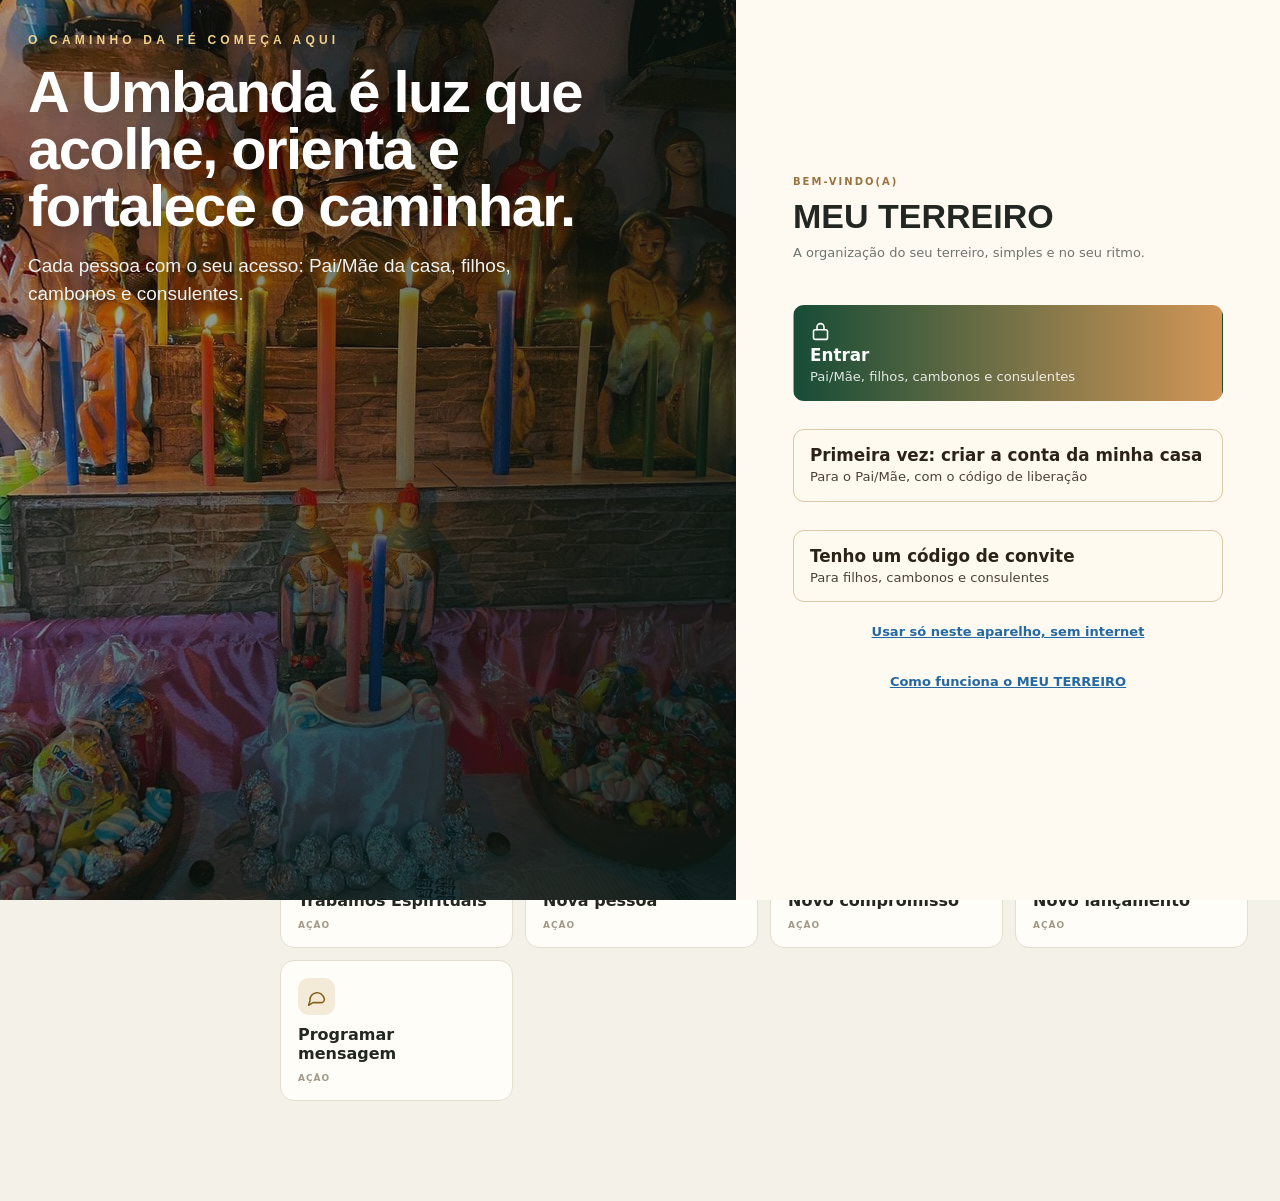
==== index.html @ 7a0c5f9e "Add files via upload" ====
<!doctype html>
<html lang="pt-BR">
<head>
<meta charset="utf-8">
<meta name="viewport" content="width=device-width, initial-scale=1, viewport-fit=cover">
<meta name="theme-color" content="#13261d">
<meta name="description" content="MEU TERREIRO · Administração integrada do terreiro">
<meta name="apple-mobile-web-app-capable" content="yes">
<meta name="apple-mobile-web-app-status-bar-style" content="black-translucent">
<link rel="manifest" href="manifest.json">
<link rel="icon" type="image/png" href="icons/favicon-64.png">
<link rel="apple-touch-icon" href="icons/icon-180.png">
<title>MEU TERREIRO · V0.19.1.0</title>
<style>
:root{--bg:#f4f1e9;--surface:#fffdf8;--surface2:#f8f4eb;--ink:#222721;--muted:#6f756d;--line:#e4decf;--dark:#13261d;--dark2:#203d2e;--gold:#c99a3b;--gold2:#9f7623;--terr:#a65f3d;--green:#3d7452;--red:#a84c47;--amber:#9a6b25;--blue:#536f8f;--shadow:0 10px 34px rgba(22,31,25,.075);--radius:16px;font-family:Inter,system-ui,-apple-system,"Segoe UI",Arial,sans-serif;color-scheme:light}
*{box-sizing:border-box}html{background:var(--bg)}body{margin:0;background:var(--bg);color:var(--ink);min-height:100vh}button,input,select,textarea{font:inherit}button{cursor:pointer}button:focus-visible,input:focus-visible,select:focus-visible,textarea:focus-visible,a:focus-visible{outline:3px solid #c99a3b66;outline-offset:2px}a{color:inherit}.hidden{display:none!important}.ico{width:21px;height:21px;stroke:currentColor;fill:none;stroke-width:1.8;stroke-linecap:round;stroke-linejoin:round;flex:0 0 auto}.ico.s18{width:18px;height:18px}.ico.s24{width:24px;height:24px}.ico.s28{width:28px;height:28px}.app-shell{display:grid;grid-template-columns:248px 1fr;min-height:100vh}.sidebar{position:sticky;top:0;height:100vh;padding:25px 17px 20px;background:linear-gradient(180deg,#102219,#193326 72%,#102219);color:#d7e0da;display:flex;flex-direction:column;z-index:40}.brand{display:flex;gap:12px;align-items:center;padding:4px 8px 22px}.brandmark{width:45px;height:45px;border:1px solid #ddbb68;border-radius:50%;display:grid;place-items:center;color:#f0cf7e;font-family:Georgia,serif;font-size:13px;font-weight:800}.brand b{display:block;letter-spacing:1.6px;font-size:14px}.brand small{display:block;color:#92a398;font-size:10px;margin-top:4px;letter-spacing:1px}.nav-title{font-size:9px;letter-spacing:2px;text-transform:uppercase;color:#82968a;margin:15px 11px 7px}.nav-btn{width:100%;border:0;background:transparent;color:#b8c3bc;border-radius:10px;min-height:45px;display:flex;gap:12px;align-items:center;padding:10px 12px;text-align:left;font-size:13px;margin:2px 0}.nav-btn:hover{background:#ffffff0c;color:white}.nav-btn.on{background:#ffffff10;color:#f1d48f;box-shadow:inset 3px 0 var(--gold)}.side-footer{margin-top:auto;border-top:1px solid #ffffff18;padding:15px 9px 0;font-size:10px;color:#83958a}.main{min-width:0}.topbar{height:72px;background:#fffaf1e6;border-bottom:1px solid var(--line);backdrop-filter:blur(10px);position:sticky;top:0;z-index:30;display:flex;justify-content:space-between;align-items:center;padding:0 32px}.house-name b{font-size:15px}.house-name small{display:block;color:var(--muted);font-size:11px;margin-top:2px}.top-actions{display:flex;align-items:center;gap:8px}.icon-btn{width:42px;height:42px;border:1px solid transparent;background:transparent;border-radius:50%;display:grid;place-items:center;color:var(--ink)}.icon-btn:hover{background:#eee8dc}.profile{display:flex;align-items:center;gap:10px}.avatar{width:38px;height:38px;border-radius:50%;background:#eadfc8;color:#725a2d;font-weight:800;display:grid;place-items:center}.page{padding:28px 32px 100px;max-width:1480px;margin:auto}.screen-head{display:flex;justify-content:space-between;align-items:flex-start;gap:18px;margin-bottom:18px}.screen-title h1{font:500 34px/1.1 Georgia,serif;margin:0}.screen-title p{margin:7px 0 0;color:var(--muted);font-size:14px;max-width:650px}.btn{min-height:44px;border:1px solid var(--line);background:#fff;padding:10px 14px;border-radius:11px;color:var(--ink);font-weight:750;font-size:13px;display:inline-flex;align-items:center;justify-content:center;gap:8px;text-decoration:none}.btn:hover{background:#f4efe5}.btn.primary{background:var(--dark);border-color:var(--dark);color:white}.btn.gold{background:var(--gold);border-color:var(--gold);color:#2b220f}.btn.danger{color:var(--red);border-color:#e5c9c6}.btn.ghost{background:transparent}.btn.sm{min-height:36px;padding:7px 10px;font-size:12px}.hero{height:192px;border-radius:18px;overflow:hidden;position:relative;margin-bottom:20px;background:#183026;color:white;box-shadow:var(--shadow)}.hero img{position:absolute;inset:0;width:100%;height:100%;object-fit:cover}.hero:after{content:"";position:absolute;inset:0;background:linear-gradient(90deg,rgba(10,24,17,.90) 0%,rgba(10,24,17,.58) 50%,rgba(10,24,17,.06) 100%)}.hero-copy{position:relative;z-index:1;padding:25px 27px;max-width:640px;height:100%;display:flex;flex-direction:column;justify-content:center}.eyebrow{font-size:10px;letter-spacing:2px;text-transform:uppercase;color:#efd184;font-weight:850}.hero h2{font:500 30px/1.1 Georgia,serif;margin:10px 0 7px}.hero p{margin:0;color:#dae2dc;font-size:13px;line-height:1.5;max-width:520px}.hero .hero-actions{display:flex;gap:9px;margin-top:15px;flex-wrap:wrap}.grid{display:grid;gap:16px}.g4{grid-template-columns:repeat(4,minmax(0,1fr))}.g3{grid-template-columns:repeat(3,minmax(0,1fr))}.g2{grid-template-columns:repeat(2,minmax(0,1fr))}.card{background:var(--surface);border:1px solid var(--line);border-radius:var(--radius);padding:19px;box-shadow:var(--shadow);min-width:0}.card h2,.card h3{margin:0}.card h2{font:500 21px Georgia,serif}.card h3{font-size:14px}.card p{margin:7px 0 0}.metric{min-height:118px}.metric-top{display:flex;justify-content:space-between;color:var(--muted);font-size:12px;gap:10px}.metric strong{display:block;font-size:28px;letter-spacing:-.6px;margin:12px 0 4px}.metric small{color:var(--muted)}.metric.positive{border-top:3px solid #7dad8d}.metric.negative{border-top:3px solid #ce8a82}.metric.pending{border-top:3px solid #d0aa5b}.metric.info{border-top:3px solid #8199b1}.section{margin-top:22px}.section-head{display:flex;justify-content:space-between;align-items:center;gap:14px;margin-bottom:11px}.section-head h2{font:500 22px Georgia,serif;margin:0}.muted{color:var(--muted)}.small{font-size:12px}.row{display:flex;align-items:center;gap:12px;padding:12px 0;border-bottom:1px solid var(--line)}.row:last-child{border:0}.grow{flex:1;min-width:0}.row b{font-size:13px}.row .sub{font-size:11px;color:var(--muted);margin-top:3px}.item-icon{width:38px;height:38px;border-radius:10px;background:#f3eadb;color:#7d5e23;display:grid;place-items:center;flex:0 0 auto}.badge{display:inline-flex;align-items:center;gap:5px;padding:4px 8px;border-radius:999px;font-size:10px;font-weight:800;background:#edf2eb;color:var(--green);white-space:nowrap}.badge.warn{background:#fff0dc;color:#8d5a22}.badge.red{background:#f9e6e3;color:#9f4540}.badge.blue{background:#e8eef5;color:#4f6e90}.badge.gray{background:#efeee9;color:#666b66}.quick-grid{display:grid;grid-template-columns:repeat(4,minmax(0,1fr));gap:12px}.quick-btn{min-width:0;overflow-wrap:anywhere;background:var(--surface);border:1px solid var(--line);border-radius:14px;padding:17px;text-align:left;min-height:96px;color:var(--ink);font-weight:800;display:flex;flex-direction:column;justify-content:space-between;gap:10px}.quick-btn:hover{border-color:#cfb67b;background:#fffaf1}.quick-btn .qi{width:37px;height:37px;border-radius:10px;background:#f4ead8;color:#85631e;display:grid;place-items:center}.tabs{display:flex;gap:7px;overflow:auto;padding:1px 0 4px;scrollbar-width:none}.tabs::-webkit-scrollbar{display:none}.tab{border:1px solid var(--line);background:#fff;border-radius:999px;min-height:38px;padding:8px 12px;font-size:12px;white-space:nowrap;color:var(--ink)}.tab.on{background:var(--dark2);color:white;border-color:var(--dark2)}.searchbar{display:flex;gap:10px;margin-bottom:14px}.input-wrap{position:relative;flex:1}.input-wrap .ico{position:absolute;left:12px;top:50%;transform:translateY(-50%);color:#858a83}.input-wrap input{padding-left:40px}.filters{display:flex;gap:8px;flex-wrap:wrap;margin-bottom:14px}input,select,textarea{width:100%;border:1px solid #dcd6c9;border-radius:10px;background:#fff;padding:11px 12px;color:var(--ink);font-size:14px;min-height:44px}textarea{min-height:92px;resize:vertical}label{display:block;font-size:11px;color:var(--muted);font-weight:800;text-transform:uppercase;letter-spacing:.55px}label>input,label>select,label>textarea{margin-top:6px;text-transform:none;letter-spacing:0;font-weight:400}.form-grid{display:grid;grid-template-columns:repeat(2,minmax(0,1fr));gap:13px}.full{grid-column:1/-1}.member-list,.mobile-money-list{display:none}.table-wrap{overflow:auto}.table{width:100%;border-collapse:collapse}.table th,.table td{text-align:left;padding:13px 11px;border-bottom:1px solid var(--line);font-size:12px}.table th{font-size:10px;color:var(--muted);letter-spacing:.6px;text-transform:uppercase;background:#faf7f0;position:sticky;top:0}.table tr:last-child td{border-bottom:0}.money.plus{color:var(--green);font-weight:800}.money.minus{color:var(--red);font-weight:800}.member-card,.money-card,.stock-card,.event-card,.hub-card,.doc-card,.supplier-card{background:var(--surface);border:1px solid var(--line);border-radius:14px;padding:15px;box-shadow:var(--shadow)}.member-top,.money-top,.stock-top,.event-top{display:flex;justify-content:space-between;gap:12px;align-items:flex-start}.member-card h3,.money-card h3,.stock-card h3,.event-card h3{font-size:14px;margin:0}.member-card p,.money-card p,.stock-card p,.event-card p{margin:4px 0 0;font-size:11px;color:var(--muted)}.member-actions,.card-actions{display:flex;gap:7px;flex-wrap:wrap;margin-top:12px}.calendar-shell{background:var(--surface);border:1px solid var(--line);border-radius:15px;padding:16px;box-shadow:var(--shadow)}.cal-head{display:flex;justify-content:space-between;align-items:center;margin-bottom:12px}.cal-head b{font-size:15px;text-transform:capitalize}.calendar{display:grid;grid-template-columns:repeat(7,minmax(0,1fr));gap:1px;background:var(--line);border:1px solid var(--line);border-radius:11px;overflow:hidden}.dow,.day{background:#fff}.dow{text-align:center;font-size:10px;color:var(--muted);font-weight:800;padding:9px 2px}.day{min-height:86px;padding:7px;cursor:pointer;position:relative}.day.off{background:#f8f6f0;color:#aaa}.day.today .dn{background:var(--dark);color:white}.day.selected{box-shadow:inset 0 0 0 2px var(--gold)}.dn{width:25px;height:25px;border-radius:50%;display:grid;place-items:center;font-size:11px}.event-dot{margin-top:6px;padding:4px 5px;border-radius:5px;font-size:9px;background:#f1e5d3;color:#745323;overflow:hidden;white-space:nowrap;text-overflow:ellipsis}.agenda-list{display:grid;gap:9px}.agenda-item{display:flex;gap:11px;align-items:center;border:1px solid var(--line);border-left:4px solid var(--gold);background:var(--surface);border-radius:12px;padding:12px}.agenda-time{width:47px;font-size:12px;font-weight:850}.agenda-item b{font-size:13px}.agenda-item small{display:block;color:var(--muted);margin-top:2px}.hub-grid{display:grid;grid-template-columns:repeat(3,minmax(0,1fr));gap:13px}.hub-card{display:flex;gap:13px;align-items:flex-start;text-align:left;cursor:pointer;min-height:100px}.hub-card:hover{border-color:#cdb779}.hub-icon{width:42px;height:42px;border-radius:12px;background:#f3eadb;color:#7d5e23;display:grid;place-items:center;flex:0 0 auto}.hub-card b{display:block;font-size:13px}.hub-card small{display:block;color:var(--muted);font-size:11px;line-height:1.45;margin-top:4px}.more-chevron{margin-left:auto;color:#999}.progress{height:7px;background:#ece7dc;border-radius:999px;overflow:hidden;margin-top:8px}.progress i{display:block;height:100%;background:var(--gold);border-radius:inherit}.stock-qty{font-size:22px;font-weight:800;margin-top:10px}.empty{text-align:center;padding:34px 18px;color:var(--muted)}.empty .empty-icon{width:50px;height:50px;background:#f2ecdf;border-radius:15px;display:grid;place-items:center;margin:0 auto 12px;color:#806328}.empty b{display:block;color:var(--ink);margin-bottom:5px}.detail-hero{display:flex;gap:15px;align-items:center}.person-avatar{width:62px;height:62px;border-radius:50%;background:#e9dfca;color:#755c2b;display:grid;place-items:center;font-weight:850;font-size:18px;flex:0 0 auto}.timeline{border-left:2px solid #e6dcc8;margin-left:9px;padding-left:20px}.timeline-item{position:relative;padding:0 0 18px}.timeline-item:before{content:"";width:9px;height:9px;background:var(--gold);border-radius:50%;position:absolute;left:-25px;top:4px}.timeline-item b{font-size:12px}.timeline-item small{display:block;color:var(--muted);margin-top:3px}.notice{padding:12px 14px;border:1px solid #e4c993;background:#fff6e4;color:#6f4d1f;border-radius:11px;font-size:12px;line-height:1.5}.successbox{padding:12px 14px;border:1px solid #bad6c4;background:#eef8f1;color:#2f6141;border-radius:11px;font-size:12px}.dangerbox{padding:12px 14px;border:1px solid #e7bfbb;background:#fff0ef;color:#8f3e3a;border-radius:11px;font-size:12px}.privacy-note{font-size:11px;color:var(--muted);line-height:1.5}.mobile-nav{display:none}.fab{display:none}.overlay{position:fixed;inset:0;background:rgba(10,18,13,.62);z-index:100;display:flex;align-items:center;justify-content:center;padding:18px;backdrop-filter:blur(3px)}.modal{width:min(650px,100%);max-height:88dvh;background:var(--surface);border-radius:18px;box-shadow:0 28px 90px rgba(0,0,0,.3);display:flex;flex-direction:column;overflow:hidden}.modal.wide{width:min(820px,100%)}.modal-head{padding:18px 20px;border-bottom:1px solid var(--line);display:flex;justify-content:space-between;align-items:center;gap:12px}.modal-head h2{font:500 22px Georgia,serif;margin:0}.modal-body{padding:18px 20px;overflow:auto}.modal-foot{padding:13px 20px calc(13px + env(safe-area-inset-bottom));border-top:1px solid var(--line);display:flex;justify-content:flex-end;gap:8px;background:#fffdf9}.close-btn{width:37px;height:37px;border:0;background:#f0ece3;border-radius:50%;display:grid;place-items:center}.toast{position:fixed;left:50%;bottom:26px;transform:translate(-50%,18px);background:#12231b;color:white;padding:12px 16px;border-radius:12px;z-index:200;opacity:0;pointer-events:none;transition:.18s;font-size:12px;max-width:90vw;box-shadow:0 10px 32px #0003}.toast.show{opacity:1;transform:translate(-50%,0)}.confirm-icon{width:52px;height:52px;border-radius:16px;background:#f2e9d8;color:#82611d;display:grid;place-items:center;margin-bottom:13px}.search-results{display:grid;gap:8px}.search-result{border:1px solid var(--line);border-radius:11px;padding:11px 12px;display:flex;justify-content:space-between;gap:12px;align-items:center;cursor:pointer}.search-result:hover{background:#faf6ed}.search-result small{display:block;color:var(--muted);margin-top:3px}.fab-menu{position:fixed;right:18px;bottom:150px;z-index:80;background:var(--surface);border:1px solid var(--line);box-shadow:0 18px 55px #0003;border-radius:15px;padding:8px;min-width:210px}.fab-menu button{width:100%;border:0;background:transparent;border-radius:9px;padding:10px 11px;text-align:left;display:flex;align-items:center;gap:10px;color:var(--ink)}.fab-menu button:hover{background:#f3eee4}.print-only{display:none}.switch{width:44px;height:24px;border-radius:999px;background:#d7d2c8;position:relative;display:inline-block}.switch i{width:18px;height:18px;border-radius:50%;background:white;position:absolute;left:3px;top:3px;transition:.18s;box-shadow:0 1px 4px #0002}.switch.on{background:var(--green)}.switch.on i{left:23px}.statline{display:flex;gap:8px;flex-wrap:wrap}.divider{height:1px;background:var(--line);margin:14px 0}.desktop-only{display:block}.mobile-only{display:none}.account-line{display:grid;grid-template-columns:1fr auto;gap:10px;align-items:center;padding:10px 0;border-bottom:1px solid var(--line)}.account-line:last-child{border-bottom:0}.account-line strong{font-size:15px}.report-box{background:#fbf8f1;border:1px solid var(--line);padding:14px;border-radius:12px}.photo-mini{width:70px;height:54px;border-radius:10px;object-fit:cover}.lock-screen{position:fixed;inset:0;background:linear-gradient(145deg,#102219,#1f3d2d);z-index:500;color:white;display:flex;align-items:center;justify-content:center;padding:24px}.lock-card{width:min(390px,100%);background:#fffdf8;color:var(--ink);border-radius:22px;padding:26px;box-shadow:0 28px 80px #0005}.lock-card h1{font:500 28px Georgia,serif;margin:0 0 7px}.lock-card p{color:var(--muted);font-size:13px}.lock-logo{width:58px;height:58px;border-radius:50%;background:var(--dark);color:#f1d58f;display:grid;place-items:center;margin-bottom:17px;font-family:Georgia,serif;font-weight:800}.pin-input{font-size:22px;letter-spacing:8px;text-align:center}.mask{filter:blur(5px);user-select:none}.money-visibility{margin-left:auto}
@media(max-width:1100px){.app-shell{grid-template-columns:205px 1fr}.page{padding:25px 24px 100px}.g4{grid-template-columns:repeat(2,1fr)}.hub-grid{grid-template-columns:repeat(2,1fr)}}
@media(max-width:760px){body{padding-bottom:74px}.app-shell{display:block}.sidebar{display:none}.topbar{height:64px;padding:0 15px;padding-top:env(safe-area-inset-top)}.house-name b{font-size:14px}.house-name small{font-size:10px}.top-actions .profile .muted{display:none}.page{padding:17px 14px 96px}.screen-head{align-items:center;margin-bottom:13px}.screen-title h1{font-size:28px}.screen-title p{font-size:12px;line-height:1.35;margin-top:5px;display:-webkit-box;-webkit-line-clamp:2;-webkit-box-orient:vertical;overflow:hidden}.screen-head>.btn{font-size:11px;padding:9px 10px;min-height:40px}.hero{height:136px;margin-bottom:15px;border-radius:15px}.hero:after{background:linear-gradient(90deg,rgba(10,24,17,.88) 0%,rgba(10,24,17,.50) 55%,rgba(10,24,17,.02) 100%)}.hero-copy{padding:17px 18px;max-width:77%}.hero h2{font-size:22px;margin:7px 0 5px}.hero p{font-size:11px;line-height:1.4;display:-webkit-box;-webkit-line-clamp:2;-webkit-box-orient:vertical;overflow:hidden}.hero .hero-actions{margin-top:9px}.hero .btn{min-height:34px;padding:6px 10px;font-size:10px}.g4,.g3,.g2{grid-template-columns:1fr 1fr;gap:11px}.metric{min-height:103px;padding:15px}.metric strong{font-size:23px;margin:10px 0 2px}.metric-top{font-size:10px}.card{padding:15px;border-radius:14px}.card h2{font-size:18px}.quick-grid{grid-template-columns:1fr 1fr;gap:10px}.quick-btn{min-height:88px;padding:14px;font-size:12px}.quick-btn .qi{width:34px;height:34px}.mobile-nav{display:flex;position:fixed;bottom:0;left:0;right:0;z-index:70;background:#fffdf9;border-top:1px solid var(--line);padding:6px 3px calc(6px + env(safe-area-inset-bottom));justify-content:space-around}.mobile-nav button{border:0;background:transparent;color:#747a73;min-width:58px;min-height:49px;display:flex;flex-direction:column;align-items:center;justify-content:center;gap:3px;font-size:9px;border-radius:11px}.mobile-nav button .ico{width:21px;height:21px}.mobile-nav button.on{color:#87651f;background:#f7f0df;font-weight:800}.fab{display:grid;place-items:center;position:fixed;right:16px;bottom:calc(78px + env(safe-area-inset-bottom));width:54px;height:54px;border-radius:50%;background:var(--dark);color:white;border:0;z-index:76;box-shadow:0 14px 34px #0003}.member-table,.finance-table{display:none}.member-list,.mobile-money-list{display:grid;gap:9px}.table-wrap .table{min-width:620px}.calendar-shell{padding:12px}.day{min-height:61px;padding:4px}.dow{padding:7px 1px;font-size:9px}.dn{width:23px;height:23px}.event-dot{font-size:0;width:6px;height:6px;border-radius:50%;padding:0;margin:5px auto 0}.hub-grid{grid-template-columns:1fr 1fr;gap:10px}.hub-card{min-height:116px;padding:14px;display:block}.hub-icon{width:38px;height:38px;margin-bottom:10px}.hub-card small{display:-webkit-box;-webkit-line-clamp:2;-webkit-box-orient:vertical;overflow:hidden}.more-chevron{display:none}.form-grid{grid-template-columns:1fr}.full{grid-column:auto}.overlay{align-items:flex-end;padding:0}.modal,.modal.wide{width:100%;max-height:90dvh;border-radius:22px 22px 0 0}.modal-head{padding:16px 17px}.modal-head h2{font-size:20px}.modal-body{padding:15px 17px}.modal-foot{padding:11px 17px calc(11px + env(safe-area-inset-bottom));}.modal-foot .btn{flex:1}.toast{bottom:calc(88px + env(safe-area-inset-bottom))}.fab-menu{bottom:calc(140px + env(safe-area-inset-bottom));right:14px}.desktop-only{display:none}.mobile-only{display:block}.section{margin-top:18px}.section-head h2{font-size:20px}.row{padding:10px 0}.searchbar{margin-bottom:10px}.tabs{margin:0 -2px}.tabs .tab{font-size:11px}.detail-hero{align-items:flex-start}.person-avatar{width:54px;height:54px}.mobile-span2{grid-column:1/-1}}
@media(max-width:380px){.screen-title h1{font-size:26px}.g4,.g3,.g2{grid-template-columns:1fr 1fr}.metric strong{font-size:20px}.hub-grid{grid-template-columns:1fr 1fr}.hero-copy{max-width:83%}.quick-btn{min-height:82px}.mobile-nav button{min-width:50px}}

/* V0.2.2 · atenção visual + acesso inicial */
.attention-grid{display:grid;grid-template-columns:repeat(4,minmax(0,1fr));gap:12px}
.attention-card{position:relative;min-width:0;border:1px solid #e5c69b;border-left:5px solid var(--terr);border-radius:15px;padding:16px 15px 15px;background:linear-gradient(145deg,#fff8ed,#fffdf8);text-align:left;color:var(--ink);min-height:112px;box-shadow:0 10px 26px rgba(166,95,61,.10);display:flex;flex-direction:column;gap:11px}
.attention-card:hover{transform:translateY(-1px);border-color:#d49b72}
.attention-card .attention-top{display:flex;align-items:center;justify-content:space-between;gap:10px}
.attention-card .attention-icon{width:42px;height:42px;border-radius:50%;background:#a65f3d;color:white;display:grid;place-items:center;box-shadow:0 6px 16px rgba(166,95,61,.22)}
.attention-card.warn{border-left-color:#c8872d;background:linear-gradient(145deg,#fff7e5,#fffdf8)}
.attention-card.warn .attention-icon{background:#c8872d}
.attention-card.critical{border-left-color:#a84c47;background:linear-gradient(145deg,#fff0ed,#fffdf8)}
.attention-card.critical .attention-icon{background:#a84c47}
.attention-card.info{border-left-color:#536f8f;background:linear-gradient(145deg,#eef4fa,#fffdf8)}
.attention-card.info .attention-icon{background:#536f8f}
.attention-card strong{font-size:13px;line-height:1.35}
.attention-label{font-size:9px;letter-spacing:1.2px;text-transform:uppercase;font-weight:900;color:#8b4d35}
.attention-card.warn .attention-label{color:#8b5d1f}.attention-card.info .attention-label{color:#48637f}
.attention-dot{width:9px;height:9px;border-radius:50%;background:currentColor;box-shadow:0 0 0 5px currentColor;opacity:.13}
.quick-grid .quick-btn{border-style:solid;background:#fffdf8;box-shadow:none}
.quick-grid .quick-btn .qi{border-radius:11px;background:#f4ead8;color:#85631e}
.quick-grid .quick-btn:after{content:"Ação";font-size:9px;letter-spacing:1px;text-transform:uppercase;color:#a19889;font-weight:850}

.auth-screen{position:fixed;inset:0;z-index:600;background:#0d1e16;display:grid;grid-template-columns:minmax(0,1.15fr) minmax(390px,.85fr);min-height:100dvh}
.auth-visual{position:relative;overflow:hidden;min-height:100dvh;background:#183026}
.auth-visual img{width:100%;height:100%;object-fit:cover;position:absolute;inset:0}
.auth-visual:after{content:"";position:absolute;inset:0;background:linear-gradient(90deg,rgba(8,20,14,.30),rgba(8,20,14,.78)),linear-gradient(0deg,rgba(8,20,14,.55),transparent 60%)}
.auth-brand{position:absolute;z-index:2;left:42px;bottom:42px;color:white;max-width:520px}
.auth-brand .seal{width:66px;height:66px;border:1px solid #e2bd68;border-radius:50%;display:grid;place-items:center;color:#f1d58f;font:800 16px Georgia,serif;margin-bottom:18px;background:#102219b8;backdrop-filter:blur(8px)}
.auth-brand h1{font:500 42px/1.05 Georgia,serif;margin:0 0 10px}.auth-brand p{margin:0;color:#e3e8e4;line-height:1.55}
.auth-panel{background:#fffaf1;display:flex;align-items:center;justify-content:center;padding:38px}
.auth-card{width:min(430px,100%)}
.auth-card .eyebrow{color:var(--gold2)}.auth-card h2{font:500 34px/1.1 Georgia,serif;margin:9px 0 8px}.auth-card>p{color:var(--muted);font-size:13px;line-height:1.55;margin:0 0 24px}
.auth-card label{margin-top:13px}.auth-card .btn{width:100%;margin-top:18px;min-height:49px}
.auth-foot{font-size:10px;color:#8a8d86;margin-top:18px;line-height:1.5}
.password-wrap{position:relative}.password-wrap input{padding-right:48px}.password-eye{position:absolute;right:6px;bottom:5px;width:38px;height:38px;border:0;background:transparent;border-radius:9px;display:grid;place-items:center;color:#777}
.auth-error{display:none;margin-top:12px;padding:10px 12px;border-radius:10px;background:#fff0ef;color:#8f3e3a;font-size:12px;border:1px solid #e7bfbb}
.auth-error.show{display:block}
@media(max-width:760px){
 .attention-grid{grid-template-columns:repeat(2,minmax(0,1fr))}
 .attention-card{min-height:118px;padding:14px 13px}
 .auth-screen{display:block;background:#fffaf1;overflow:auto}
 .auth-visual{min-height:34dvh;height:34dvh}
 .auth-brand{left:24px;bottom:24px;right:24px}.auth-brand .seal{width:52px;height:52px;margin-bottom:11px}
 .auth-brand h1{font-size:29px}.auth-brand p{font-size:12px;max-width:330px}
 .auth-panel{padding:26px 24px calc(30px + env(safe-area-inset-bottom));align-items:flex-start}
 .auth-card h2{font-size:29px}
}


/* ===== CASA DE AXÉ V0.3.0 ===== */
.hero-copy p{white-space:pre-line;line-height:1.48;max-width:46ch}.hero-copy h2{max-width:18ch}
.icon-btn{position:relative}.icon-btn .count{position:absolute;top:-5px;right:-5px;min-width:19px;height:19px;padding:0 5px;border-radius:999px;background:#a84c47;color:#fff;font-size:10px;font-weight:900;display:flex;align-items:center;justify-content:center;border:2px solid #fffaf1;box-shadow:0 2px 8px rgba(0,0,0,.18)}
.toolbar{display:flex;align-items:center;justify-content:space-between;gap:10px;flex-wrap:wrap;margin:12px 0 14px}.toolbar-group{display:flex;align-items:center;gap:8px;flex-wrap:wrap}.toolbar-title{font-size:12px;color:var(--muted);font-weight:800}
.metric.result{border-top:4px solid var(--blue);background:linear-gradient(180deg,#f6f9fc,#fffdf8)}.metric.result strong{color:#45698e}.metric.negative{border-top:4px solid #b74a43;background:linear-gradient(180deg,#fff4f2,#fffdf8)}.metric.negative strong{color:#9d3b36}.metric.pending{border-top:4px solid #c99a3b;background:linear-gradient(180deg,#fff9ec,#fffdf8)}
.pending-list,.list-stack,.search-results-v3{display:flex;flex-direction:column;gap:10px}.pending-row,.list-row-v3,.search-row-v3{display:flex;align-items:flex-start;gap:12px;padding:14px 15px;border:1px solid var(--line);border-radius:14px;background:var(--surface);text-align:left;color:var(--ink);width:100%}.pending-row:hover,.search-row-v3:hover{border-color:#cdbb95;background:#fffaf1}.pending-row .item-icon,.search-row-v3 .item-icon{width:42px;height:42px;flex:0 0 auto}.pending-copy,.list-copy{flex:1;min-width:0}.pending-copy b,.list-copy b{display:block;font-size:14px}.pending-copy small,.list-copy small{display:block;color:var(--muted);margin-top:3px;line-height:1.4}.pending-count{font-size:18px;font-weight:900;color:#8e423d}
.list-row-v3{align-items:center;box-shadow:var(--shadow)}.list-main{display:flex;align-items:flex-start;gap:12px;flex:1;min-width:0}.list-actions{display:flex;align-items:center;gap:8px;justify-content:flex-end;flex-wrap:wrap}.list-meta{font-size:11px;color:var(--muted);line-height:1.5;margin-top:4px}.list-value{font-size:16px;font-weight:900}.list-value.red{color:#9d3b36}.list-value.green{color:#3f7958}.list-value.blue{color:#45698e}.list-value.amber{color:#94631d}
.summary-pills{display:flex;gap:8px;flex-wrap:wrap;margin:11px 0 14px}.summary-pill{display:inline-flex;align-items:center;gap:6px;border:1px solid var(--line);background:#fff;border-radius:999px;padding:7px 10px;font-size:11px;font-weight:800}.summary-pill.warn{background:#fff4df;color:#8b591f;border-color:#ebcf9d}.summary-pill.ok{background:#edf7f0;color:#3d7251;border-color:#cadecf}.summary-pill.blue{background:#edf3f9;color:#48698a;border-color:#ccdae8}.summary-pill.red{background:#fbefed;color:#9b4540;border-color:#edc7c3}
.report-doc{background:#fff;border:1px solid #dad6cc;border-radius:16px;padding:24px;color:#20231f;box-shadow:0 12px 30px rgba(20,28,23,.06)}.report-doc h2{font:500 28px Georgia,serif;margin:0 0 5px}.report-doc h3{font-size:15px;margin:0 0 10px}.report-head-v3{display:flex;justify-content:space-between;align-items:flex-start;gap:14px;flex-wrap:wrap;padding-bottom:14px;border-bottom:2px solid #2e4638}.report-meta-v3{font-size:11px;line-height:1.55;color:#6c716b}.report-kpis-v3{display:grid;grid-template-columns:repeat(4,minmax(0,1fr));gap:10px;margin:15px 0}.report-kpi-v3{border:1px solid #dfdbd0;border-radius:11px;padding:12px;background:#fff}.report-kpi-v3 small{display:block;color:#72766f;margin-bottom:7px}.report-kpi-v3 b{font-size:21px}.report-kpi-v3.green b{color:#386d4e}.report-kpi-v3.red b{color:#973d38}.report-kpi-v3.blue b{color:#48698a}.report-kpi-v3.amber b{color:#8b5d20}.report-section-v3{border:1px solid #e1ddd3;border-radius:12px;padding:13px;margin-top:13px}.report-table-v3{width:100%;border-collapse:collapse;font-size:11px}.report-table-v3 th,.report-table-v3 td{padding:8px 7px;border-bottom:1px solid #e7e3da;text-align:left;vertical-align:top}.report-table-v3 th{text-transform:uppercase;font-size:10px;letter-spacing:.05em;color:#5f655f;background:#f8f7f3}.report-table-v3 tr:last-child td{border-bottom:0}.report-split-v3{display:grid;grid-template-columns:1.25fr .9fr;gap:12px}.report-note-v3{font-size:10px;color:#747870;line-height:1.5;margin-top:12px}
.quick-inline{margin-top:8px;border:1px dashed #cfbea0;border-radius:11px;padding:10px;background:#fffaf2}.quick-inline summary{cursor:pointer;font-size:11px;font-weight:900;color:#75571f}.quick-inline-grid{display:grid;grid-template-columns:1fr auto;gap:8px;margin-top:9px}.quick-inline-grid input{min-width:0}.quick-inline-grid .btn{min-height:42px}
.tutorial-progress{height:6px;background:#e8e2d4;border-radius:999px;overflow:hidden;margin:0 0 18px}.tutorial-progress i{display:block;height:100%;background:linear-gradient(90deg,var(--gold),var(--dark2));border-radius:inherit}.tutorial-step{display:flex;gap:14px;align-items:flex-start}.tutorial-num{width:42px;height:42px;border-radius:50%;background:var(--dark);color:#fff;display:grid;place-items:center;font-weight:900;flex:0 0 auto}.tutorial-step h3{margin:1px 0 6px;font-size:18px}.tutorial-step p{margin:0;color:var(--muted);font-size:12px;line-height:1.6}.tutorial-tip{margin-top:14px;padding:11px 12px;border-radius:11px;background:#fff6df;border:1px solid #ead098;color:#6e501e;font-size:11px;line-height:1.5}
.catalog-list{display:flex;flex-direction:column;gap:8px;margin-top:10px}.catalog-chip{display:flex;align-items:center;justify-content:space-between;gap:8px;border:1px solid var(--line);border-radius:10px;padding:8px 10px;background:#fff}.catalog-chip span{font-size:12px}.catalog-chip button{border:0;background:transparent;color:var(--red);font-weight:900}
.empty-state-v3{border:1px dashed #d9cfbd;border-radius:15px;padding:22px;text-align:center;background:#fffaf3}.empty-state-v3 b{display:block;margin:8px 0 5px}.empty-state-v3 p{margin:0;color:var(--muted);font-size:11px;line-height:1.5}.empty-state-v3 .btn{margin-top:12px}
.module-toolbar{display:flex;gap:8px;align-items:center;flex-wrap:wrap;margin:12px 0}.module-toolbar .input-wrap{flex:1;min-width:210px}
.home-day-list{display:flex;gap:8px;flex-wrap:wrap;margin-top:9px}.home-day-list span{display:inline-flex;gap:5px;align-items:center;padding:5px 8px;border-radius:999px;background:rgba(255,255,255,.16);font-size:10px;color:#fff}
@media(max-width:900px){.report-kpis-v3{grid-template-columns:1fr 1fr}.report-split-v3{grid-template-columns:1fr}.list-row-v3{align-items:flex-start;flex-direction:column}.list-actions{justify-content:flex-start}.toolbar{align-items:stretch}.toolbar-group{width:100%}}
@media(max-width:760px){.report-doc{padding:15px}.report-kpi-v3 b{font-size:18px}.hero-copy p{max-width:33ch}.home-day-list{max-width:100%}}

@media print{.sidebar,.topbar,.mobile-nav,.fab,.no-print,.overlay,.toast{display:none!important}.app-shell{display:block}.page{padding:0}.card,.calendar-shell{box-shadow:none}.print-only{display:block}.hero{height:120px}}

/* ===== V0.3.2 REORGANIZAÇÃO ===== */
.home-notices{display:flex;flex-direction:column;gap:10px;margin:6px 0 20px}.home-notice{width:100%;display:flex;align-items:center;gap:13px;text-align:left;border:1px solid var(--line);background:var(--surface);border-radius:15px;padding:14px 15px;box-shadow:var(--shadow);color:var(--ink)}.home-notice:hover{border-color:#ccb475}.home-notice .notice-icon{width:42px;height:42px;border-radius:12px;display:grid;place-items:center;background:#f4ead8;color:#83621f;flex:0 0 auto}.home-notice.warn .notice-icon{background:#fff0db;color:#9a671e}.home-notice.info .notice-icon{background:#e9f0f7;color:#4d6c8d}.home-notice.blue .notice-icon{background:#e7eef6;color:#426584}.home-notice b{display:block;font-size:14px}.home-notice small{display:block;color:var(--muted);margin-top:3px;line-height:1.35}.home-notice .go{margin-left:auto;color:#999}
.list-stack-v31{display:flex;flex-direction:column;gap:10px}.list-row-v31{display:flex;align-items:center;gap:12px;border:1px solid var(--line);background:var(--surface);border-radius:15px;padding:13px 14px;box-shadow:var(--shadow)}.list-row-v31 .grow b{font-size:14px}.list-row-v31 .meta{font-size:11px;color:var(--muted);margin-top:4px;line-height:1.45}.list-row-v31 .actions{display:flex;gap:7px;flex-wrap:wrap;margin-left:auto}.list-row-v31.event{border-left:4px solid var(--gold)}.list-row-v31.message{border-left:4px solid #7893aa}
.segment-pills{display:flex;gap:7px;flex-wrap:wrap;margin:10px 0 14px}.segment-pill{border:1px solid #d8d2c5;background:#fff;border-radius:999px;padding:8px 12px;font-size:11px;font-weight:800;color:#5d625c;min-height:36px}.segment-pill:hover{border-color:#bfa66f;background:#fffaf0}.segment-pill.on{background:var(--dark2);border-color:var(--dark2);color:#fff;box-shadow:0 5px 14px rgba(27,62,45,.16)}.segment-pill .n{display:inline-grid;place-items:center;min-width:19px;height:19px;padding:0 5px;border-radius:999px;background:#f1ece1;margin-left:6px;color:#665f50;font-size:9px}.segment-pill.on .n{background:#ffffff24;color:#fff}
.aux-intro{padding:13px 14px;border-radius:12px;background:#f6f1e6;border:1px solid #e4dac5;color:#63583f;font-size:12px;line-height:1.5;margin-bottom:14px}.aux-section{border:1px solid var(--line);border-radius:14px;background:#fffdf9;padding:14px;margin-bottom:12px}.aux-section h3{font-size:14px;margin:0}.aux-section p{font-size:11px;color:var(--muted);margin:5px 0 10px;line-height:1.45}.aux-section textarea{min-height:108px}.aux-section .example{font-size:10px;color:#8b8170;margin-top:7px}.aux-title{display:flex;align-items:center;gap:9px}.aux-title .item-icon{width:34px;height:34px}
.danger-hub{border-color:#e8c3bf!important;background:#fff8f7!important}.danger-hub .hub-icon{background:#fbe9e7;color:#9e4b45}.danger-hub b{color:#8e403b}.danger-actions{display:grid;grid-template-columns:1fr 1fr;gap:10px;margin-top:10px}
.tutorial-action{margin-top:13px;border:1px solid #d9c287;background:#fff8e3;border-radius:12px;padding:12px}.tutorial-action b{display:block;font-size:12px;margin-bottom:5px}.tutorial-action p{font-size:11px;margin:0 0 10px;color:#786741}.tutorial-action .btn{width:100%}
.house-logo-preview{width:72px;height:72px;border-radius:14px;object-fit:contain;background:#f5f0e6;border:1px dashed #cfc4af;padding:6px}.house-logo-line{display:flex;gap:13px;align-items:center;margin-top:7px}.pdf-brand{display:flex;align-items:center;gap:12px}.pdf-brand img{width:58px;height:58px;object-fit:contain}.pdf-brand .name{font-size:20px;font-weight:800}.pdf-footer-preview{white-space:pre-line;font-size:11px;color:var(--muted)}
.finance-list-row{display:flex;gap:12px;align-items:center;border:1px solid var(--line);background:#fff;border-radius:13px;padding:13px;margin-bottom:9px}.finance-list-row .value{margin-left:auto;font-weight:800}.finance-list-row .bar{width:5px;align-self:stretch;border-radius:999px;background:#d4b26b}.finance-list-row.red .bar{background:#c56c64}.finance-list-row.blue .bar{background:#6687a8}.finance-list-row.green .bar{background:#72a185}
.agenda-calendar-toggle{margin:10px 0 0}.agenda-calendar-toggle .btn{min-height:34px}.agenda-period-card{background:#fff;border:1px solid var(--line);border-radius:15px;padding:15px;box-shadow:var(--shadow)}
@media(max-width:760px){.mobile-nav{justify-content:space-between;padding-left:2px;padding-right:2px}.mobile-nav button{min-width:0;flex:1;font-size:8px;padding:3px 1px}.mobile-nav button .ico{width:19px;height:19px}.list-row-v31{align-items:flex-start}.list-row-v31 .actions{margin-left:0;width:100%}.list-row-v31{flex-wrap:wrap}.danger-actions{grid-template-columns:1fr 1fr}.house-logo-line{align-items:flex-start}}


/* V0.3.3 — instalação PWA padrão VetFlowCare + boot resiliente */
.install-banner{position:fixed;left:50%;transform:translateX(-50%);bottom:calc(82px + env(safe-area-inset-bottom));z-index:260;width:min(620px,calc(100% - 28px));background:#10271e;color:#fff;border:1px solid rgba(212,164,66,.45);border-radius:18px;padding:13px 14px;box-shadow:0 18px 50px rgba(0,0,0,.24);display:flex;align-items:center;gap:12px}
.install-banner.hidden{display:none}.install-banner .install-icon{width:44px;height:44px;border-radius:13px;display:grid;place-items:center;background:#d4a442;color:#13261d;flex:0 0 auto}.install-banner .install-copy{flex:1;min-width:0}.install-banner b{display:block;font-size:13px}.install-banner small{display:block;color:#dfe8e2;font-size:10.5px;line-height:1.4;margin-top:2px}.install-banner .btn{min-height:38px;padding:8px 12px}.install-banner .x-mini{border:0;background:transparent;color:#fff;font-size:22px;line-height:1;padding:6px}
.install-guide{display:grid;gap:12px}.install-guide .step{display:flex;gap:11px;align-items:flex-start;padding:12px;border:1px solid var(--line);border-radius:13px;background:#fff}.install-guide .n{width:28px;height:28px;border-radius:50%;background:var(--dark2);color:#fff;display:grid;place-items:center;font-weight:800;flex:0 0 auto}.install-status{display:flex;align-items:center;gap:9px;padding:11px 13px;border-radius:13px;background:#edf5ef;color:#315c42;border:1px solid #cddfd2;margin-bottom:13px}
@media(max-width:760px){.install-banner{bottom:calc(78px + env(safe-area-inset-bottom));padding:11px}.install-banner small{display:none}}


/* V0.3.4 · MEU TERREIRO */
.mt-brand-panel{display:flex;align-items:center;gap:14px;background:linear-gradient(135deg,#08120d,#16291e);border:1px solid #2d4638;border-radius:18px;padding:13px 16px;margin-bottom:18px;color:#fff;box-shadow:var(--shadow);overflow:hidden}
.mt-brand-panel img{width:82px;height:82px;border-radius:17px;object-fit:cover;background:#000;flex:0 0 auto;border:1px solid #c99a3b66}
.mt-brand-panel .copy{min-width:0}.mt-brand-panel .copy b{display:block;font:600 24px/1.05 Georgia,serif;letter-spacing:.5px}.mt-brand-panel .copy small{display:block;color:#c8d2cb;font-size:11px;line-height:1.45;margin-top:5px}
.mt-brand-panel.compact{padding:10px 12px;margin-bottom:14px}.mt-brand-panel.compact img{width:64px;height:64px}.mt-brand-panel.compact .copy b{font-size:20px}
.auth-brand-logo{width:155px;max-width:48vw;height:auto;border-radius:20px;display:block;margin-bottom:16px;background:#000;box-shadow:0 16px 45px rgba(0,0,0,.28);border:1px solid #c99a3b66}
.brand-logo-mini{width:44px;height:44px;object-fit:cover;border-radius:12px;background:#000;border:1px solid #ddbb68}
.attention-grid.dynamic{grid-template-columns:repeat(3,minmax(0,1fr))}
.attention-grid.dynamic.one{grid-template-columns:minmax(0,420px)}
.attention-grid.dynamic.two{grid-template-columns:repeat(2,minmax(0,1fr))}
@media(max-width:760px){
  .mt-brand-panel{padding:10px 12px;margin-bottom:13px}.mt-brand-panel img{width:68px;height:68px;border-radius:14px}.mt-brand-panel .copy b{font-size:20px}.mt-brand-panel .copy small{font-size:10px}
  .attention-grid.dynamic,.attention-grid.dynamic.two{grid-template-columns:1fr 1fr}.attention-grid.dynamic.one{grid-template-columns:1fr}
  .auth-brand-logo{width:118px;margin-bottom:10px}
}


/* V0.3.5 · topbar + login refinement */
.topbar-brand{display:flex;align-items:center;gap:10px;min-width:0}
.topbar-logo{width:38px;height:38px;border-radius:11px;object-fit:cover;background:#07100d;border:1px solid #d6bc7a;box-shadow:0 4px 12px rgba(0,0,0,.12);flex:0 0 auto}
.auth-brand{left:42px;top:34px;bottom:auto;max-width:560px}
.auth-mark{display:flex;align-items:center;gap:12px;margin-bottom:24px}
.auth-mark-logo{width:68px;height:68px;border-radius:18px;object-fit:cover;background:#08110e;box-shadow:0 16px 36px rgba(0,0,0,.22);border:1px solid #d0b16a;flex:0 0 auto}
.auth-mark-copy b{display:block;font-size:22px;letter-spacing:4px;font-weight:800}
.auth-mark-copy small{display:block;color:#f0d18c;font-size:12px;letter-spacing:4px;margin-top:4px}
.auth-kicker{display:block;color:#e8cb86;font-size:12px;letter-spacing:4px;font-weight:800;text-transform:uppercase;margin-bottom:14px}
.auth-brand h1{font:700 58px/1.02 Inter,Arial,sans-serif;margin:0 0 14px;max-width:580px;letter-spacing:-1.2px}
.auth-brand .accent{color:#e9c37a}
.auth-brand p{max-width:520px;font-size:18px;line-height:1.5;color:#eef2ef}
.auth-card .eyebrow{color:#9a7440}
.auth-card h2{font:700 34px/1.08 Inter,Arial,sans-serif}
.auth-card .btn.primary{background:linear-gradient(90deg,#174c36,#d19657);border-color:transparent}
.auth-card .btn.primary:hover{filter:brightness(.98)}
.auth-top-note{font-size:11px;color:#6c736d;line-height:1.55;margin-top:16px}
@media (max-width:760px){
  .topbar-brand{gap:8px}
  .topbar-logo{width:32px;height:32px;border-radius:9px}
  .auth-brand{left:24px;top:20px;right:24px}
  .auth-mark{gap:10px;margin-bottom:18px}
  .auth-mark-logo{width:52px;height:52px;border-radius:14px}
  .auth-mark-copy b{font-size:15px;letter-spacing:3px}
  .auth-mark-copy small{font-size:9px;letter-spacing:2.8px}
  .auth-kicker{font-size:10px;letter-spacing:3px;margin-bottom:10px}
  .auth-brand h1{font-size:26px;max-width:320px;margin-bottom:8px}
  .auth-brand p{font-size:12px;max-width:320px}
  .auth-panel{margin-top:-2px}
  .auth-card h2{font-size:30px}
}


/* V0.4.8.4 · auth refinement + PDF footer */
.auth-brand{left:24px!important;top:22px!important;bottom:auto!important;right:24px!important;max-width:420px!important}
.auth-mark{display:none!important}
.auth-brand h1{display:none!important}
.auth-brand p{margin:8px 0 0 0!important;max-width:360px!important;font-size:13px!important;line-height:1.5!important;color:#eef1ef!important}
.auth-wordmark{display:block;height:54px;width:auto;max-width:min(72vw,300px);object-fit:contain;filter:drop-shadow(0 8px 18px rgba(0,0,0,.28))}
.auth-kicker{display:block!important;color:#efcf8a!important;font-size:11px!important;letter-spacing:3.2px!important;font-weight:800!important;text-transform:uppercase!important;margin:14px 0 10px!important}
.auth-quote{max-width:340px;color:#fff;font:500 21px/1.18 Georgia,serif;text-shadow:0 4px 18px rgba(0,0,0,.35)}
.auth-quote small{display:block;margin-top:8px;font:400 12px/1.45 Inter,Arial,sans-serif;color:#ecf0ed;opacity:.95}
@media (max-width:760px){
  .auth-brand{left:18px!important;top:18px!important;right:18px!important;max-width:320px!important}
  .auth-wordmark{height:42px;max-width:76vw}
  .auth-kicker{font-size:9px!important;letter-spacing:2.6px!important;margin:10px 0 8px!important}
  .auth-quote{font-size:16px;max-width:260px}
  .auth-quote small{font-size:11px}
}


/* V0.4.8.4 · auth hero follows Trail Life pattern */
.auth-brand{left:28px!important;top:26px!important;right:28px!important;bottom:auto!important;max-width:600px!important;color:#fff!important}
.auth-topline{display:flex;align-items:center;gap:14px;margin-bottom:26px}
.auth-icon-mark{width:58px;height:58px;object-fit:contain;filter:drop-shadow(0 8px 20px rgba(0,0,0,.28))}
.auth-titleblock{display:flex;flex-direction:column;gap:4px}
.auth-appname{font:800 18px/1.05 Inter,Arial,sans-serif;letter-spacing:4px;text-transform:uppercase;color:#fff}
.auth-appsub{font:700 12px/1.05 Inter,Arial,sans-serif;letter-spacing:3px;text-transform:uppercase;color:#e7ca87}
.auth-kicker{display:block!important;margin:0 0 14px!important;color:#efcf8a!important;font:800 12px/1 Inter,Arial,sans-serif!important;letter-spacing:4.2px!important;text-transform:uppercase!important}
.auth-quote{max-width:610px!important;color:#fff!important;font:800 58px/.98 Inter,Arial,sans-serif!important;letter-spacing:-1.6px!important;text-shadow:0 5px 22px rgba(0,0,0,.34)!important}
.auth-lead{max-width:530px!important;margin:18px 0 0!important;color:#eef2ef!important;font:500 19px/1.45 Inter,Arial,sans-serif!important;text-shadow:0 4px 16px rgba(0,0,0,.28)!important}
@media (max-width:760px){
  .auth-brand{left:18px!important;top:18px!important;right:18px!important;max-width:320px!important}
  .auth-topline{gap:10px;margin-bottom:18px}
  .auth-icon-mark{width:44px;height:44px}
  .auth-appname{font-size:15px;letter-spacing:3.2px}
  .auth-appsub{font-size:10px;letter-spacing:2.3px}
  .auth-kicker{font-size:9px!important;letter-spacing:3px!important;margin-bottom:10px!important}
  .auth-quote{max-width:300px!important;font-size:27px!important;letter-spacing:-.8px!important;line-height:1.03!important}
  .auth-lead{max-width:290px!important;margin-top:10px!important;font-size:12px!important;line-height:1.42!important}
}


/* V0.4.8.4 · acesso sem logo */
.auth-brand{top:34px!important}
.auth-kicker{margin-top:0!important;margin-bottom:18px!important}
.auth-quote{max-width:620px!important}
@media(max-width:760px){
  .auth-brand{top:28px!important}
  .auth-kicker{margin-bottom:14px!important}
}


/* V0.4.8.4 · 60 dias grátis + Plano PRO */
.license-card{border:1px solid #dbc98f;background:linear-gradient(135deg,#fffdf7,#f8f1dc);box-shadow:var(--shadow)}
.license-card.pro{border-color:#9ec7ad;background:linear-gradient(135deg,#f4fbf6,#eaf5ee)}
.license-card.expired{border-color:#e4b4ae;background:linear-gradient(135deg,#fff7f5,#fcebea)}
.license-row{display:flex;align-items:center;gap:14px;justify-content:space-between;flex-wrap:wrap}.license-main{display:flex;align-items:center;gap:12px;min-width:0}.license-icon{width:46px;height:46px;border-radius:14px;display:flex;align-items:center;justify-content:center;background:#143327;color:#fff;flex:0 0 auto}.license-icon svg{width:24px;height:24px}.license-copy b{display:block;font-size:16px}.license-copy small{display:block;color:var(--muted);margin-top:3px;line-height:1.45}
.license-chip{display:inline-flex;align-items:center;gap:6px;padding:7px 10px;border-radius:999px;font-size:11px;font-weight:800;background:#fff;border:1px solid var(--line)}.license-chip.trial{color:#8a641d;border-color:#dfc37e;background:#fff8e7}.license-chip.pro{color:#2f6b49;border-color:#b9dac4;background:#eef8f1}.license-chip.expired{color:#9b413c;border-color:#e7c0bc;background:#fff0ee}.license-device{font-family:ui-monospace,SFMono-Regular,Menlo,monospace;letter-spacing:1.5px;font-weight:800}.plan-grid{display:grid;grid-template-columns:repeat(3,minmax(0,1fr));gap:10px;margin:12px 0}.plan-box{border:1px solid var(--line);border-radius:14px;padding:12px;background:#fff;text-align:center}.plan-box b{display:block;font-size:18px}.plan-box small{display:block;color:var(--muted);font-size:10px;margin-top:3px}.license-code{font-family:ui-monospace,SFMono-Regular,Menlo,monospace;text-transform:uppercase;letter-spacing:1.4px;text-align:center;font-weight:800}.paywall-box{padding:16px;border-radius:16px;border:1px solid #e2c1bd;background:#fff6f4;margin-bottom:12px}.paywall-box h3{margin:0 0 6px}.paywall-box p{margin:0;color:var(--muted);line-height:1.5}@media(max-width:760px){.plan-grid{grid-template-columns:1fr}.license-row{align-items:flex-start}}


/* V0.4.8.4 · comercial Plano PRO */
.plan-box.selectable{cursor:pointer;transition:.18s ease;position:relative}
.plan-box.selectable:hover{transform:translateY(-1px);border-color:#c69a47}
.plan-box.selectable.selected{border:2px solid #173d2f;background:#eef6f1;box-shadow:0 0 0 3px rgba(23,61,47,.08)}
.plan-price{display:block;font-size:20px;font-weight:900;color:#173d2f;margin-top:5px}
.plan-promo{display:inline-block;margin-top:5px;padding:4px 7px;border-radius:999px;background:#fff2cf;color:#8a641d;font-size:9px;font-weight:900;text-transform:uppercase;letter-spacing:.6px}
.whatsapp-cta{background:#1f8f5a!important;border-color:#1f8f5a!important;color:white!important}
.plan-contact{margin-top:10px;padding:10px 12px;border-radius:12px;background:#f7f3e8;border:1px solid #dfd5be;font-size:11px;line-height:1.5;color:#5e665e}


/* V0.4.8.4 · assinatura no desktop + modo restrito */
.license-page-hero{background:linear-gradient(135deg,#10271e,#234b37 58%,#b8862c);color:#fff;border-radius:18px;padding:22px;box-shadow:var(--shadow);margin-bottom:18px}
.license-page-hero h2{margin:0;font:500 28px/1.1 Georgia,serif}.license-page-hero p{margin:8px 0 0;color:#e4ebe6;max-width:760px;line-height:1.55}
.license-status-grid{display:grid;grid-template-columns:repeat(3,minmax(0,1fr));gap:12px;margin-bottom:18px}
.license-status-box{background:var(--surface);border:1px solid var(--line);border-radius:14px;padding:16px}.license-status-box b{display:block;font-size:14px}.license-status-box strong{display:block;font-size:19px;margin-top:7px}.license-status-box small{display:block;color:var(--muted);margin-top:4px;line-height:1.4}
.restrict-banner{border:1px solid #e0b4ad;background:linear-gradient(135deg,#fff8f6,#fbe9e6);border-left:6px solid var(--red);border-radius:15px;padding:15px 16px;margin-bottom:18px;box-shadow:var(--shadow)}
.restrict-banner b{display:block;color:#8b3f3a;font-size:15px}.restrict-banner p{margin:5px 0 10px;color:#6e5c58;font-size:12px;line-height:1.5}.restrict-banner .row{padding:0;border:0}
.trial-warning{border:1px solid #dec78e;background:#fff8e6;border-left:5px solid var(--gold);border-radius:14px;padding:13px 14px;margin-bottom:16px}.trial-warning.urgent{border-color:#e5b5ae;background:#fff3f1;border-left-color:var(--red)}
.trial-warning b{display:block;font-size:13px}.trial-warning small{display:block;color:var(--muted);margin-top:4px;line-height:1.45}
.restricted-label{display:inline-flex;align-items:center;gap:6px;padding:6px 9px;border-radius:999px;background:#fbe9e7;color:#97423d;font-size:10px;font-weight:900;letter-spacing:.4px;text-transform:uppercase}
@media(max-width:760px){.license-status-grid{grid-template-columns:1fr}.license-page-hero{padding:17px}.license-page-hero h2{font-size:24px}}


.tutorial-resume-fab{position:fixed;right:18px;bottom:88px;z-index:9800;display:flex;align-items:center;gap:10px;max-width:min(360px,calc(100vw - 36px));padding:11px 14px;border:1px solid rgba(151,116,45,.28);border-radius:18px;background:linear-gradient(135deg,#fffaf0,#fff3cf);box-shadow:0 12px 34px rgba(52,42,24,.18);color:#4f422b;cursor:pointer;font:inherit;text-align:left}
.tutorial-resume-fab .dot{width:10px;height:10px;border-radius:50%;background:#b58b32;box-shadow:0 0 0 5px rgba(181,139,50,.12);flex:0 0 auto}
.tutorial-resume-fab b{display:block;font-size:12px;line-height:1.15}.tutorial-resume-fab small{display:block;margin-top:2px;font-size:10px;color:#786741}
.tutorial-location-note{margin-top:12px;padding:11px 12px;border-radius:12px;background:#f4f7f1;border:1px solid #d9e1d5;font-size:11px;line-height:1.45;color:#536050}
@media(max-width:760px){.tutorial-resume-fab{right:12px;bottom:78px;left:12px;max-width:none}}

.tutorial-resume-fab{background:linear-gradient(135deg,#edf5fc,#e4eef8)!important;border-color:#b9cee1!important;color:#314f6b!important;box-shadow:0 12px 32px rgba(63,91,117,.18)!important}
.tutorial-resume-fab .dot{background:#5d84a8!important;box-shadow:0 0 0 5px rgba(93,132,168,.13)!important}.tutorial-resume-fab small{color:#627b91!important}
.demo-mode-banner{display:flex;align-items:center;justify-content:space-between;gap:12px;margin:0 0 16px;padding:11px 14px;border:1px solid #b9d7cc;border-radius:14px;background:linear-gradient(135deg,#edf8f4,#f7fbf9);color:#28584a;box-shadow:0 8px 22px rgba(38,89,73,.08)}
.demo-mode-banner b{font-size:12px}.demo-mode-banner small{display:block;margin-top:2px;color:#5f7a70}.demo-mode-banner .demo-pill{padding:5px 9px;border-radius:999px;background:#d9eee7;color:#2e6554;font-size:9px;font-weight:900;letter-spacing:.8px;text-transform:uppercase;white-space:nowrap}.demo-card{border-color:#bfd8d0!important;background:linear-gradient(145deg,#f5fbf8,#fff)!important}
@media(max-width:760px){.hero.with-actions{height:228px}.hero.with-actions .hero-copy{justify-content:flex-start;padding-top:24px;padding-bottom:20px}.hero.with-actions .hero-actions{margin-top:20px}.hero.with-actions p{max-width:92%}}

/* V0.4.8.4 · listas de configuração + filtros de período */
.settings-list{display:grid;gap:10px}
.settings-item{display:flex;align-items:center;gap:13px;width:100%;padding:15px 16px;border:1px solid var(--line);border-radius:15px;background:var(--surface);box-shadow:var(--shadow);text-align:left;color:var(--ink)}
.settings-item .settings-icon{width:42px;height:42px;border-radius:12px;background:#f3eadb;color:#7d5e23;display:grid;place-items:center;flex:0 0 auto}
.settings-item .settings-copy{flex:1;min-width:0}.settings-item .settings-copy b{display:block;font-size:14px}.settings-item .settings-copy small{display:block;color:var(--muted);margin-top:3px;line-height:1.35}
.settings-item.demo-row{border-color:#bfd8d0;background:linear-gradient(145deg,#f5fbf8,#fff)}
.settings-item .settings-actions{display:flex;align-items:center;gap:8px;flex:0 0 auto}
.date-range-box{margin:12px 0 14px;padding:12px;border:1px solid var(--line);border-radius:14px;background:#fffdf8}
.date-range-title{font-size:11px;font-weight:850;color:var(--muted);margin-bottom:9px}
.date-range-grid{display:grid;grid-template-columns:minmax(0,1fr) minmax(0,1fr) auto auto;gap:8px;align-items:end}
.date-range-grid label{font-size:9px}.date-range-grid input{min-height:40px;padding:8px 10px}
.date-range-note{margin-top:7px;color:var(--muted);font-size:10px;line-height:1.35}
@media(max-width:760px){.settings-item{align-items:flex-start}.settings-item .settings-actions{align-self:center}.date-range-grid{grid-template-columns:1fr 1fr}.date-range-grid .btn{width:100%}}

/* V0.4.8.4 · refinamento visual, PDFs e consentimento */
.modal-clean-intro{padding:13px 14px;border:1px solid #eadfbf;border-radius:14px;background:#fff9e9;color:#6a5630;margin-bottom:14px}
.modal-clean-intro b{display:block;color:#4e4027;margin-bottom:3px}
.modal-section{border:1px solid var(--line);border-radius:16px;background:#fff;padding:14px;margin-bottom:12px;box-shadow:0 5px 16px rgba(28,35,30,.04)}
.modal-section-head{display:flex;justify-content:space-between;gap:12px;align-items:flex-start;margin-bottom:10px}
.modal-section-head h3{font-family:Georgia,serif;font-size:19px;margin:0;color:#263129}
.modal-section-head small{display:block;color:var(--muted);margin-top:3px}
.modal-item-row{display:flex;align-items:center;justify-content:space-between;gap:12px;padding:10px 0;border-top:1px solid #eee8dc}
.modal-item-row:first-child{border-top:0}
.modal-item-row .qty{font-weight:850;color:#193f31;white-space:nowrap}
.choice-grid{display:grid;gap:9px}
.choice-card{display:grid!important;grid-template-columns:24px minmax(0,1fr);align-items:center!important;gap:11px!important;padding:12px 13px!important;border:1px solid #ded7c9!important;border-radius:14px!important;background:#fff!important;cursor:pointer}
.choice-card input{width:20px!important;height:20px!important;min-height:20px!important;margin:0!important;accent-color:#173f31}
.choice-card b{display:block;color:#28332d}.choice-card small{display:block;color:var(--muted);margin-top:2px;line-height:1.35}
.order-summary{display:grid;grid-template-columns:repeat(3,minmax(0,1fr));gap:8px;margin:12px 0}
.order-stat{padding:11px;border:1px solid var(--line);border-radius:13px;background:#faf8f2}
.order-stat small{display:block;color:var(--muted);font-size:9px;text-transform:uppercase;letter-spacing:.06em}.order-stat b{display:block;margin-top:5px;font-size:14px;color:#27312c}
.order-progress{height:8px;background:#ece7dc;border-radius:999px;overflow:hidden;margin-top:8px}.order-progress i{display:block;height:100%;background:linear-gradient(90deg,#2f7458,#c7a03b);border-radius:inherit}
.funds-head{display:flex;justify-content:space-between;gap:12px;align-items:flex-start;margin-bottom:12px}.funds-actions{display:flex;gap:8px;flex-wrap:wrap;justify-content:flex-end}
.funds-summary{display:grid;grid-template-columns:repeat(3,minmax(0,1fr));gap:8px;margin-bottom:12px}.fund-summary{padding:12px;border:1px solid var(--line);border-radius:14px;background:#fff}.fund-summary small{display:block;color:var(--muted);font-size:9px;text-transform:uppercase;letter-spacing:.05em}.fund-summary b{display:block;margin-top:5px;font-size:20px}
.fund-list{display:grid;gap:9px}.fund-row{width:100%;display:grid;grid-template-columns:minmax(0,1fr) auto;gap:12px;align-items:center;padding:13px 14px;border:1px solid var(--line);border-radius:15px;background:#fff;text-align:left;color:inherit}.fund-row h3{margin:0;font-family:Georgia,serif;font-size:18px}.fund-row p{margin:4px 0 0;color:var(--muted);font-size:11px}.fund-row .fund-value{text-align:right}.fund-row .fund-value b{display:block;font-size:18px}.fund-row .fund-value small{color:var(--muted);font-size:9px}
.legal-check{display:flex;gap:10px;align-items:flex-start;padding:12px;border:1px solid #d7dfda;border-radius:13px;background:#f7faf8;margin-top:12px}.legal-check input{width:20px!important;height:20px!important;min-height:20px!important;flex:0 0 auto;margin:1px 0 0!important}.legal-check span{font-size:11px;line-height:1.5;color:#4c5751}.legal-check button{border:0;background:none;padding:0;color:#2469a1;font:inherit;font-weight:800;text-decoration:underline;cursor:pointer}
.legal-doc{font-size:12px;line-height:1.65;color:#39423e}.legal-doc h3{font-family:Georgia,serif;font-size:20px;margin:18px 0 7px;color:#21332b}.legal-doc h3:first-child{margin-top:0}.legal-doc p{margin:0 0 10px}.legal-doc ul{margin:7px 0 12px;padding-left:19px}.legal-doc li{margin:5px 0}.legal-version{font-size:10px;color:var(--muted);padding:8px 10px;border-radius:10px;background:#f5f2eb;margin-bottom:12px}
.pdf-soft-note{padding:10px 12px;border-radius:10px;background:#f7f3e9;border-left:3px solid #b99545;margin:12px 0;font-size:10px;color:#65583e}
@media(max-width:760px){
  .modal-section-head{align-items:center}.order-summary{grid-template-columns:1fr 1fr}.order-summary .order-stat:last-child{grid-column:1/-1}
  .funds-head{display:block}.funds-actions{justify-content:flex-start;margin-top:10px}.funds-summary{grid-template-columns:repeat(3,minmax(0,1fr))}.fund-summary b{font-size:15px}
  .fund-row{grid-template-columns:minmax(0,1fr) auto}.fund-row .fund-value b{font-size:16px}
  .modal-footer .btn{min-width:0}
}

#memberForm [hidden]{display:none!important}
#mt_single_due label{display:flex;flex-direction:column;gap:6px;margin-bottom:10px}


/* V0.4.10.3 · Seleções e resumo financeiro */
[data-sw-choice]+input[hidden]{display:none!important}[data-sw-choice]+input{margin-top:8px}
.sw-catalog-list{grid-template-columns:1fr}.sw-catalog-list .sw-work-card{display:grid;grid-template-columns:minmax(0,2fr) repeat(4,minmax(90px,1fr));gap:12px;align-items:center}.sw-catalog-list .sw-line{display:block;border:0;padding:0}.sw-catalog-list .sw-line span{display:block;font-size:11px}.sw-catalog-list .sw-note,.sw-catalog-list .actions{grid-column:1/-1;margin:0}.sw-catalog-list .sw-work-head{display:block}
.sw-check-label{display:flex!important;gap:10px;align-items:center;letter-spacing:0!important;text-transform:none!important;font-size:13px!important;margin:12px 0}.sw-check-label input[type=checkbox]{width:20px;height:20px;flex:0 0 20px;accent-color:#376b4c}.sw-work-card details{margin-top:14px;min-width:0}.sw-work-card summary{cursor:pointer;font-weight:700;color:#294b36;padding:8px 0}.sw-work-card details .sw-line{flex-wrap:wrap}.sw-work-card details .sw-line>div{flex:1;min-width:180px}.sw-work-card .sw-detail-meta span{overflow-wrap:anywhere}
@media(max-width:900px){.sw-catalog-list .sw-work-card{grid-template-columns:1fr 1fr}.sw-catalog-list .sw-work-head{grid-column:1/-1}}@media(max-width:450px){.sw-toolbar label{min-width:100%;flex-basis:100%}.sw-kpis b{font-size:17px}.sw-check-label{align-items:flex-start}.sw-catalog-list .sw-work-card{gap:10px}}


/* V0.4.10.3 · Central de Proteção e avisos */
.bk-warning{border:1px solid #c6ab67;border-left:4px solid #a47b20;background:linear-gradient(135deg,#fff0cf,#fffaf0);color:#594317;border-radius:14px;padding:18px;display:flex;gap:12px;line-height:1.6;margin-bottom:14px}.bk-warning>svg{flex:0 0 28px;width:28px;height:28px}.bk-warning h3{margin:0 0 8px}.bk-warning p{margin:8px 0}.bk-danger{background:#fff0ec;border-color:#b55c50;color:#6f3029}.bk-file{display:flex;flex-direction:column;gap:7px;overflow-wrap:anywhere;border:1px solid #bbcfbf;background:#edf6ec;border-radius:12px;padding:15px;margin-bottom:14px;color:#244a32}.bk-file span{font-size:12px}.bk-destinations{display:flex;flex-direction:column;align-items:stretch;gap:10px;margin:14px 0}.bk-destinations .btn{justify-content:center;white-space:normal;min-height:46px}.bk-check{display:flex!important;gap:10px;align-items:flex-start;text-transform:none!important;letter-spacing:0!important;line-height:1.5;margin:14px 0;font-size:13px!important}.bk-check input[type=checkbox]{width:20px;height:20px;flex:0 0 20px;margin-top:2px;accent-color:#376b4c}.bk-counts{display:grid;grid-template-columns:repeat(2,minmax(0,1fr));gap:8px;margin:12px 0 18px}.bk-counts>div{border:1px solid #d2dfd0;border-radius:9px;padding:9px 12px;display:flex;gap:10px;justify-content:space-between;font-size:12px;color:#294b36}.bk-status{display:flex;justify-content:space-between;gap:12px;border-bottom:1px solid var(--line);padding:12px 0;font-size:13px}.bk-status b{text-align:right;overflow-wrap:anywhere}.bk-risk{border:1px solid #b7ccb5;border-left:5px solid #47734e;border-radius:16px;background:linear-gradient(135deg,#e6f3e4,#fafcf5);padding:20px;margin:16px 0;color:#284d33}.bk-risk h2{margin:0 0 8px;font-size:22px}.bk-risk.level-2{border-color:#b88a38;background:#fff2d6;color:#614817}.bk-risk.level-3{border-color:#b86559;background:#fff0eb;color:#713a31}.bk-history{display:flex;flex-direction:column;gap:6px;border-bottom:1px solid var(--line);padding:12px 0;overflow-wrap:anywhere}.bk-history span{font-size:12px;color:var(--muted)}.modal-foot [data-action^="bk-"],.modal-foot [data-action="do-encrypted-backup"]{white-space:normal;min-width:0;overflow-wrap:anywhere}.modal-foot [data-action^="bk-"] .ico{flex-shrink:0}
@media(max-width:600px){.bk-warning{padding:13px}.bk-counts{grid-template-columns:1fr}.bk-status{flex-wrap:wrap}.bk-status b{text-align:left}.bk-risk{padding:15px}.bk-risk h2{font-size:20px}.modal-foot [data-action^="bk-"]{flex:1 1 100%;justify-content:center}}

</style>
<style id="mt-v490">
/* V0.4.9.1 · Agenda com destaque, Pessoas, aniversários */
[hidden]{display:none!important}
/* calendário: dias com compromisso em degradê, dia selecionado em verde, contador */
.day{transition:background .15s}
.day.has-ev{background:linear-gradient(135deg,#fff7de 0%,#f3d78a 100%)}
.day.has-ev.off{background:linear-gradient(135deg,#fbf3dc 0%,#ecd9a4 100%)}
.day.has-ev .dn{font-weight:900;color:var(--dark)}
.day.has-ev .event-dot{display:inline-block;width:10px;height:10px;padding:0;margin:7px 4px 0 0;border-radius:50%;font-size:0;background:linear-gradient(135deg,#f7b94d,#c9791a);box-shadow:0 1px 2px #0003}
.day.has-ev::after{content:attr(data-n);position:absolute;right:8px;bottom:7px;min-width:19px;height:19px;border-radius:50%;background:#7b4f12;color:#fff;font:800 10px/19px Arial,sans-serif;text-align:center}
.day.selected,.day.has-ev.selected{background:#1d4636;box-shadow:none;color:#fff}
.day.selected .dn{color:#fff}
.day.selected.today .dn{background:#fff;color:#1d4636}
.day.selected.has-ev::after{background:#d98a24;color:#fff}
@media(max-width:760px){
.day.has-ev .event-dot{width:8px;height:8px;margin:5px 2px 0 0}
.day.has-ev::after{right:3px;bottom:3px;min-width:15px;height:15px;font-size:9px;line-height:15px}
}
.mt-quickbar{display:flex;gap:8px;flex-wrap:wrap;margin:12px 0}
.mt-quickbar .btn{display:inline-flex;align-items:center;gap:7px}
.mt-n{background:#0002;border-radius:99px;padding:1px 8px;font-size:11px;font-weight:800}
.mt-bday-today{display:flex;flex-wrap:wrap;gap:8px 12px;align-items:center;background:#fff4d6;border:1px solid #e6c777;color:#5f4a17;border-radius:14px;padding:11px 14px;margin:12px 0}
.mt-bday-today .btn{margin-left:2px}
.mt-contrib{border:1px solid var(--line);border-radius:14px;padding:12px;background:#faf7ef}
.mt-sec-title{font-size:11px;font-weight:800;letter-spacing:.08em;text-transform:uppercase;color:var(--muted);margin-bottom:8px}
.mt-hint{font-size:11px;color:var(--muted);margin:8px 0 0;line-height:1.4}
.mt-contact{display:flex;align-items:center;gap:8px;flex-wrap:wrap}
.mt-bday{white-space:nowrap}
.mt-detailbar{display:flex;gap:8px;flex-wrap:wrap;margin:12px 0}
.mt-kinds{margin:2px 0 12px}
.member-card .mt-line{font-size:12px;color:var(--muted);margin-top:6px}
.mt-check{display:flex!important;align-items:center;gap:10px;text-transform:none!important;letter-spacing:0!important;font-size:14px!important;font-weight:600!important;cursor:pointer}
.mt-check input{width:18px;height:18px;flex:none}
/* V0.4.9.3 · primeiro acesso / login rolam em janelas baixas (o botão não fica mais cortado) */
@media(min-width:761px){
.auth-screen{height:100dvh;overflow:hidden}
.auth-panel{height:100dvh;overflow-y:auto;display:flex;flex-direction:column;align-items:center;justify-content:flex-start;padding:38px 38px 64px}
.auth-card{margin:auto 0}
}
/* V0.4.9.4 · barra lateral rola em telas baixas (notebook) e fica mais compacta */
.sidebar{height:100dvh;overflow-y:auto;overflow-x:hidden;overscroll-behavior:contain;scrollbar-width:thin;scrollbar-color:#ffffff40 transparent}
.sidebar>*{flex-shrink:0}
.sidebar::-webkit-scrollbar{width:7px}
.sidebar::-webkit-scrollbar-thumb{background:#ffffff33;border-radius:99px}
.sidebar::-webkit-scrollbar-thumb:hover{background:#ffffff59}
.sidebar::-webkit-scrollbar-track{background:transparent}
@media(max-height:860px){
.sidebar{padding-top:16px;padding-bottom:12px}
.brand{padding-bottom:12px}
.nav-btn{min-height:38px;padding:7px 12px;margin:1px 0}
.side-footer{padding-top:10px}
}
/* V0.4.9.5 · frequência */
.rc-rows{display:grid;margin-top:8px}
.rc-row{display:grid;gap:8px;padding:10px 0;border-bottom:1px solid var(--line)}
.rc-name small{display:block;color:var(--muted);font-size:11px;margin-top:2px}
.rc-btns{display:grid;grid-template-columns:repeat(4,1fr);gap:6px}
.rc-btn{min-height:44px;border-radius:10px;border:1px solid var(--line);background:#fff;font:700 12px Arial,sans-serif;color:#4a5750;cursor:pointer}
.rc-btn.on.sP{background:#1f7a4d;border-color:#1f7a4d;color:#fff}
.rc-btn.on.sL{background:#c98a1a;border-color:#c98a1a;color:#fff}
.rc-btn.on.sF{background:#b3423a;border-color:#b3423a;color:#fff}
.rc-btn.on.sJ{background:#3a6ea5;border-color:#3a6ea5;color:#fff}
.rc-counts{display:flex;flex-wrap:wrap;gap:6px;margin:8px 0}
.rcc{font-size:11px;font-weight:800;padding:4px 9px;border-radius:99px;background:#f1ece0;color:#5b6a62}
.rcc.P{background:#e1f2e8;color:#1f6a43}.rcc.L{background:#fbefd5;color:#8a5d0c}.rcc.F{background:#f8e0dd;color:#8f3e3a}.rcc.J{background:#e0ebf6;color:#2c5782}
@media(min-width:761px){.rc-row{grid-template-columns:1fr 390px;align-items:center}}
.mt-kpis{display:grid;grid-template-columns:repeat(4,1fr);gap:10px;margin:12px 0}
.mt-kpis>div{background:var(--surface);border:1px solid var(--line);border-radius:14px;padding:12px 14px}
.mt-kpis small{display:block;color:var(--muted);font-size:11px}
.mt-kpis b{font:600 26px Georgia,serif}
.mt-kpis b.bad{color:#b3423a}
@media(max-width:760px){.mt-kpis{grid-template-columns:repeat(2,1fr)}}
.mt-bar{height:7px;border-radius:99px;background:#eee7d8;margin-top:8px;overflow:hidden}
.mt-bar i{display:block;height:100%;border-radius:99px;background:#999}
.mt-bar i.ok{background:#1f7a4d}.mt-bar i.mid{background:#d79a2a}.mt-bar i.low{background:#b3423a}
.mt-pct{font:700 17px Arial,sans-serif;min-width:48px;text-align:right}
.mt-pct.ok{color:#1f7a4d}.mt-pct.mid{color:#b57a14}.mt-pct.low{color:#b3423a}.mt-pct.none{color:var(--muted)}
.mt-att-filters label{display:flex;flex-direction:column;gap:4px;font-size:11px;font-weight:700;color:var(--muted)}
.rc-types{display:grid;grid-template-columns:repeat(auto-fill,minmax(150px,1fr));gap:6px}
</style>
<style id="mt-v0.4.9.7">
/* V0.4.9.7 · frequência: destaque e filtros */
.mt-att-row.risk{border-left:5px solid #b3423a!important;background:#fff3f1!important}
.mt-risk{background:#fbdcd8!important;color:#8f2d26!important;font-weight:800}
.mt-lastabs{font-size:12.5px;color:#8f2d26;margin-top:3px}
.mt-pinned>.section-head h2{color:#8f2d26}
.mt-dot{display:inline-block;background:#b3423a;color:#fff;border-radius:99px;padding:0 7px;font-size:10.5px;font-weight:800;margin-left:6px;line-height:17px}
.mt-kpis>button.mt-kpi{background:var(--surface);border:1px solid var(--line);border-radius:14px;padding:12px 14px;text-align:left;font:inherit;color:inherit;cursor:pointer}
.mt-kpis>button.mt-kpi:hover{border-color:var(--gold);box-shadow:0 2px 10px #c99a3b33}
.mt-kpis>button.mt-kpi small{display:block;color:var(--muted);font-size:11px}
.mt-kpis>button.mt-kpi b{font:600 26px Georgia,serif}
.mt-kpis>button.mt-kpi b.bad{color:#b3423a}
.mt-kinds .segment-pill{white-space:nowrap}
@media(max-width:760px){.mt-kinds{display:flex;flex-wrap:wrap}}

</style>
<style id="mt-v0499-highlights">
/* V0.4.9.9 · destaque semântico dos blocos de cadastro */
.mt-contrib{
 background:linear-gradient(135deg,#d9f0df 0%,#e8f6e8 55%,#f3faf0 100%);
 border:1px solid #87b896;border-left:4px solid #43815a;
 border-radius:14px;padding:16px;box-shadow:0 2px 8px #284c3610;
}
.mt-contrib .mt-sec-title{color:#214f35;font-size:12px;margin-bottom:12px}
.mt-contrib label,.mt-financial-field{color:#294b36}
.mt-contrib .mt-hint,.mt-contrib small.muted{color:#365640}
.mt-contrib input,.mt-contrib select,.mt-contrib textarea,
.mt-financial-field input,.mt-financial-field select{background:#fff;border-color:#9ebcaa;color:#203d2d}
.mt-contrib input::placeholder,.mt-financial-field input::placeholder{color:#536c5c;opacity:1}
.mt-financial-field{
 padding:12px;border:1px solid #a8cbb2;border-left:3px solid #43815a;border-radius:12px;
 background:linear-gradient(135deg,#e0f2e4,#f2faf0);min-width:0;
}
.mt-note-panel,.mt-private-panel{
 padding:13px;border-radius:12px;border:1px solid #a7c6d5;border-left:3px solid #46758a;
 background:linear-gradient(135deg,#e5f1f8,#f5f9fc);color:#274b5c;min-width:0;
}
.mt-note-panel textarea{background:#fff;border-color:#a7c6d5;color:#233f4e}
.mt-private-panel{
 background:linear-gradient(135deg,#fff0d3,#fffaed);border-color:#d5b775;border-left-color:#a17a27;color:#654c1e;
}
.mt-private-panel textarea{background:#fff;border-color:#cdb583;color:#59431d}
.mt-contrib input:focus-visible,.mt-contrib select:focus-visible,.mt-financial-field input:focus-visible,.mt-financial-field select:focus-visible{outline:3px solid #376b4c;outline-offset:2px}
.mt-note-panel textarea:focus-visible{outline:3px solid #3d7187;outline-offset:2px}
.mt-private-panel textarea:focus-visible{outline:3px solid #8b641d;outline-offset:2px}
@media(max-width:760px){.mt-contrib{padding:13px}.mt-financial-field,.mt-note-panel,.mt-private-panel{padding:11px}}
.form-grid label.mt-financial-field{color:#294b36}
.mt-financial-field small.muted{color:#365640}
.form-grid label.mt-note-panel{color:#274b5c}
.form-grid label.mt-private-panel{color:#654c1e}
@media(forced-colors:active){.mt-contrib,.mt-financial-field,.mt-note-panel,.mt-private-panel{border:2px solid CanvasText;box-shadow:none}}

</style>
<style id="sw-module-styles">
/* V0.4.10.3 · Trabalhos Espirituais */
.sw-intro{background:linear-gradient(125deg,#163c2c,#285b40);border-radius:18px;padding:24px;color:#fff;margin-bottom:18px;border:1px solid #35654b}
.sw-intro h2{font:600 26px Georgia,serif;color:#fff;margin:6px 0 10px}.sw-intro p{color:#e0eadf;max-width:690px;line-height:1.6;margin:0}.sw-intro .eyebrow{color:#eed5a4}
.sw-toolbar{display:flex;align-items:end;gap:10px;flex-wrap:wrap;margin:15px 0}.sw-toolbar label{min-width:150px;flex:1}.sw-toolbar label{display:flex;flex-direction:column;gap:6px;font-size:12px;font-weight:700;color:#36533f}.sw-toolbar input,.sw-toolbar select{width:100%}.sw-toolbar input,.sw-toolbar select,.sw-items-actions select{border:1px solid #b7cdbb;border-radius:10px;padding:10px 12px;min-height:42px;font:inherit;background:var(--surface);color:#264c35}
.sw-work-card{border:1px solid #c8d8c9;background:var(--surface);border-radius:16px;padding:18px;margin-bottom:12px;border-left:4px solid #63835b}
.sw-work-head{display:flex;justify-content:space-between;gap:12px;align-items:start}.sw-work-head h3{margin:0 0 6px;font-size:17px;color:#213b2b;overflow-wrap:anywhere}.sw-work-head .meta{margin-top:6px}
.sw-work-card .actions{display:flex;flex-wrap:wrap;gap:8px;margin-top:14px}.sw-money{font:600 23px Georgia,serif;color:#254c32;white-space:nowrap}.sw-kpis{display:grid;grid-template-columns:repeat(4,minmax(0,1fr));gap:10px;margin:14px 0}.sw-kpis>div{border:1px solid #c5d9ca;background:linear-gradient(135deg,#e2f1e3,#f7faf3);border-radius:12px;padding:13px}.sw-kpis small{color:#425e47;display:block;font-size:11px;margin-bottom:7px}.sw-kpis b{font-size:20px;color:#264b33}
.sw-section{grid-column:1/-1;border:1px solid #adcbb6;border-left:4px solid #477e57;background:linear-gradient(130deg,#e1f1e4,#f5faf1);border-radius:14px;padding:15px;min-width:0;margin:4px 0}.sw-section h3{color:#285437;font-size:14px;margin:0 0 12px}.sw-section label{color:#294b36!important}.sw-section .muted,.sw-section .small{color:#3e5e46}.sw-section input,.sw-section select,.sw-section textarea{background:#fff;border-color:#a9c3b0;color:#203c2b;max-width:100%;min-width:0}.sw-section input::placeholder{color:#536c5c;opacity:1}
.sw-section [hidden],#sw_work_form [hidden]{display:none!important}.sw-section input:focus-visible,.sw-section select:focus-visible{outline:3px solid #376b4c;outline-offset:2px}
.sw-items{display:flex;flex-direction:column;gap:10px}.sw-item{display:grid;grid-template-columns:minmax(130px,2fr) minmax(90px,1fr) 72px minmax(90px,1fr) auto;gap:8px;align-items:end;background:#ffffffbd;border:1px solid #b8cfbf;border-radius:11px;padding:11px}.sw-item label{font-size:10px!important;min-width:0}.sw-item input,.sw-item select{width:100%;min-width:0}.sw-item .btn{padding:9px;min-width:40px;min-height:42px}.sw-item-total{grid-column:1/-1;text-align:right;color:#35583f;font-size:12px}.sw-items-actions{display:flex;flex-wrap:wrap;gap:8px;align-items:center;margin-top:12px}.sw-items-actions select{flex:1;min-width:150px}.sw-totalbox{background:#fff;border:1px solid #adcbb6;border-radius:12px;padding:13px;margin-top:14px}.sw-totalbox .row:last-child{font-size:18px;font-weight:800;color:#254c32}.sw-detail-meta{display:grid;grid-template-columns:repeat(2,minmax(0,1fr));gap:10px;margin:12px 0}.sw-detail-meta>div{padding:12px;border:1px solid var(--line);border-radius:11px;background:var(--surface)}.sw-detail-meta small{display:block;color:#636e64;margin-bottom:5px}.sw-detail-meta b{overflow-wrap:anywhere}.sw-note{white-space:pre-wrap;overflow-wrap:anywhere;line-height:1.55}.sw-checklist{display:flex;flex-direction:column;gap:10px}.sw-checklist label{display:flex;gap:9px;align-items:center;text-transform:none!important;letter-spacing:0!important;color:#294b36;font-size:13px}.sw-checklist input{width:18px;height:18px;flex:0 0 auto;accent-color:#366246}.sw-line{display:flex;gap:10px;align-items:start;justify-content:space-between;border-bottom:1px solid #d5e1d4;padding:10px 0}.sw-line:last-child{border-bottom:0}.sw-line .grow{min-width:0;overflow-wrap:anywhere}.sw-line b:last-child{white-space:nowrap}.sw-empty{border:1px dashed #9ab5a3;border-radius:14px;padding:25px;text-align:center;color:#36533f}.sw-empty p{line-height:1.55}.sw-catalog-grid{display:grid;grid-template-columns:repeat(2,minmax(0,1fr));gap:12px}.sw-code{font-size:11px;letter-spacing:.06em;font-weight:800;color:#697649}.sw-private{background:linear-gradient(130deg,#fff0d3,#fffaed);border:1px solid #d5b775;border-radius:12px;padding:14px;margin-top:14px;color:#654c1e}.sw-private h3{margin:0 0 8px;font-size:13px}.sw-public{background:#e9f3f9;border:1px solid #aac5d4;border-radius:12px;padding:14px;margin-top:14px;color:#264b5c}.sw-public h3{margin:0 0 8px;font-size:13px}.sw-status{padding:7px 11px;border:1px solid #c6d7c7;border-radius:99px;background:#edf4e9;color:#35563c;font-size:11px;font-weight:800;white-space:nowrap}.sw-status.cancel{background:#f8e9e4;border-color:#deb8a9;color:#854638}.sw-work-card .mask,.sw-kpis .mask{filter:blur(6px);user-select:none}
@media(max-width:760px){.sw-intro{padding:18px}.sw-intro h2{font-size:22px}.sw-kpis{grid-template-columns:repeat(2,minmax(0,1fr))}.sw-item{grid-template-columns:minmax(0,1fr) minmax(0,1fr)}.sw-item label:first-child{grid-column:1/-1}.sw-item .btn{grid-column:2;justify-self:end}.sw-item-total{grid-column:1}.sw-catalog-grid,.sw-detail-meta{grid-template-columns:1fr}.sw-work-head{flex-wrap:wrap}.sw-work-head .sw-money{font-size:21px}.sw-section{padding:12px}.sw-toolbar label{min-width:130px}.sw-work-card{padding:14px}#mobileNav [data-route="spiritual"] span{font-size:10px}}
@media(forced-colors:active){.sw-section,.sw-work-card,.sw-kpis>div,.sw-status,.sw-private,.sw-public{border:2px solid CanvasText}}

.modal-foot [data-action^="sw-"]{white-space:normal;overflow-wrap:anywhere;min-width:0}
.modal-foot [data-action^="sw-"] .ico{flex-shrink:0}

/* V0.4.10.4 · Trabalhos Espirituais reorganizado — cores por situação, ficha guiada, Receber */
.sw-section{background:#fffdf8;border:1px solid #e3dccb;border-left:4px solid #c3a45a}
.sw-section h3{color:#3b3320}.sw-section label{color:#4a4126!important}.sw-section .muted,.sw-section .small{color:#6b6342}
.sw-work-card{border-left-color:#c3a45a}
.sw-kpis>div{background:#fff;border-color:#e3dccb}.sw-kpis small{color:#6b6342}.sw-kpis b{color:#2b2614}

/* ===== Semáforo de cores (situação de pagamento) — chips sólidos ===== */
.badge[data-st]{border:1px solid transparent;font-weight:800}
.badge[data-st="paid"]{background:#dcfce7;color:#166534;border-color:#86efac}
.badge[data-st="ok"]{background:#dbeafe;color:#1e40af;border-color:#93c5fd}
.badge[data-st="today"]{background:#fef08a;color:#713f12;border-color:#facc15}
.badge[data-st="late"]{background:#fee2e2;color:#991b1b;border-color:#fca5a5}
.badge[data-st="partial"]{background:#ffedd5;color:#9a3412;border-color:#fdba74}
.badge[data-st="none"]{background:#f3e8ff;color:#6b21a8;border-color:#d8b4fe}
.badge[data-st="quote"]{background:#f1f5f9;color:#475569;border-color:#cbd5e1}
.badge[data-st="wait"]{background:#fef3c7;color:#92400e;border-color:#fcd34d}
.badge[data-st="cancel"]{background:#e5e7eb;color:#4b5563;border-color:#d1d5db}
.swx-pay{font-size:11px;padding:5px 10px}

/* ===== Etapa do trabalho — chips com contorno e bolinha ===== */
.swx-stage{display:inline-flex;align-items:center;gap:6px;padding:5px 11px;border-radius:999px;border:2px solid var(--c,#64748b);color:var(--c,#64748b);background:#fff;font-size:11px;font-weight:850;white-space:nowrap}
.swx-stage:before{content:"";width:8px;height:8px;border-radius:50%;background:var(--c,#64748b)}
.swx-stage[data-stage="draft"]{--c:#64748b}.swx-stage[data-stage="sent"]{--c:#0369a1}.swx-stage[data-stage="appr"]{--c:#0f766e}
.swx-stage[data-stage="sched"]{--c:#4338ca}.swx-stage[data-stage="prep"]{--c:#c2410c}.swx-stage[data-stage="cancel"]{--c:#991b1b}
.swx-stage[data-stage="done"]{--c:#166534;background:#166534;color:#fff}.swx-stage[data-stage="done"]:before{background:#fff}
.swx-chips{display:flex;flex-wrap:wrap;gap:7px;align-items:center;margin-top:10px}

/* ===== Lista de trabalhos ===== */
.swx-how{border:1px solid #e3dccb;background:#fffdf8;border-radius:14px;padding:12px 15px;margin:0 0 14px}
.swx-how summary{cursor:pointer;font-weight:800;font-size:13px;color:#4a4126}
.swx-how ol{margin:10px 0 6px;padding-left:20px;line-height:1.7;font-size:13px;color:#4a4126}
.swx-how .swx-legend{display:flex;flex-wrap:wrap;gap:6px;margin-top:8px}
.swx-tiles{display:grid;grid-template-columns:repeat(6,minmax(0,1fr));gap:10px;margin:0 0 14px}
.swx-tile{border:1px solid #e3dccb;border-top:4px solid var(--c,#c3a45a);background:#fff;border-radius:13px;padding:11px 12px;text-align:left;color:inherit;min-width:0}
button.swx-tile{cursor:pointer}button.swx-tile:hover{background:#fffaf0}
.swx-tile small{display:block;font-size:11px;color:#6b6342;margin-bottom:5px}.swx-tile b{font-size:17px;color:var(--c,#2b2614);overflow-wrap:anywhere}
.swx-tile[data-k="paid"]{--c:#15803d}.swx-tile[data-k="wait"]{--c:#b45309}.swx-tile[data-k="late"]{--c:#b91c1c}.swx-tile[data-k="none"]{--c:#7e22ce}.swx-tile[data-k="neutral"]{--c:#3b3320}.swx-tile[data-k="ok"]{--c:#1d4ed8}
.swx-chipbar{display:flex;gap:7px;overflow:auto;padding:2px 0 8px;scrollbar-width:none;margin-bottom:6px}.swx-chipbar::-webkit-scrollbar{display:none}
.swx-fchip{border:1px solid #d6cfbd;background:#fff;border-radius:999px;min-height:38px;padding:7px 13px;font-size:12px;font-weight:750;white-space:nowrap;color:#3b3320;display:inline-flex;gap:7px;align-items:center}
.swx-fchip i{font-style:normal;min-width:20px;height:20px;border-radius:99px;background:#efeadb;display:grid;place-items:center;font-size:11px;padding:0 5px}
.swx-fchip.on{background:#2b2614;color:#fff;border-color:#2b2614}.swx-fchip.on i{background:#ffffff30}
.swx-fchip[data-k="late"]{border-color:#fca5a5}.swx-fchip[data-k="late"] i{background:#fee2e2;color:#991b1b}.swx-fchip[data-k="late"].on{background:#b91c1c;border-color:#b91c1c}
.swx-fchip[data-k="today"]{border-color:#facc15}.swx-fchip[data-k="today"] i{background:#fef08a;color:#713f12}.swx-fchip[data-k="today"].on{background:#ca8a04;border-color:#ca8a04}
.swx-fchip[data-k="none"]{border-color:#d8b4fe}.swx-fchip[data-k="none"] i{background:#f3e8ff;color:#6b21a8}.swx-fchip[data-k="none"].on{background:#7e22ce;border-color:#7e22ce}
.swx-fchip[data-k="ok"]{border-color:#93c5fd}.swx-fchip[data-k="ok"] i{background:#dbeafe;color:#1e40af}.swx-fchip[data-k="ok"].on{background:#1d4ed8;border-color:#1d4ed8}
.swx-fchip[data-k="paid"]{border-color:#86efac}.swx-fchip[data-k="paid"] i{background:#dcfce7;color:#166534}.swx-fchip[data-k="paid"].on{background:#15803d;border-color:#15803d}
.swx-fchip[data-k="partial"]{border-color:#fdba74}.swx-fchip[data-k="partial"] i{background:#ffedd5;color:#9a3412}.swx-fchip[data-k="partial"].on{background:#c2410c;border-color:#c2410c}
.swx-fchip[data-k="quote"] i{background:#f1f5f9;color:#475569}.swx-fchip[data-k="cancel"] i{background:#e5e7eb;color:#4b5563}
.swx-wcard{background:#fff;border:1px solid #e3dccb;border-left:6px solid var(--c,#c3a45a);border-radius:15px;padding:15px 17px;margin-bottom:11px}
.swx-wcard.k-paid{--c:#22c55e}.swx-wcard.k-ok{--c:#3b82f6}.swx-wcard.k-today{--c:#eab308;background:#fffdf0}.swx-wcard.k-late{--c:#ef4444;background:#fff8f8}.swx-wcard.k-partial{--c:#f97316}.swx-wcard.k-none{--c:#a855f7;background:#fdfaff}.swx-wcard.k-quote{--c:#94a3b8}.swx-wcard.k-cancel{--c:#9ca3af;opacity:.82}
.swx-w-top{display:flex;justify-content:space-between;gap:12px;align-items:flex-start}.swx-w-top h3{margin:3px 0 4px;font-size:17px;color:#2b2614;overflow-wrap:anywhere}
.swx-hint{margin-top:10px;font-size:12.5px;color:#4a4126;line-height:1.5}
.swx-wcard .actions{display:flex;flex-wrap:wrap;gap:8px;margin-top:12px}
.swx-toolbar{display:flex;gap:10px;flex-wrap:wrap;align-items:end;margin:6px 0 12px}.swx-toolbar label{flex:1;min-width:160px;display:flex;flex-direction:column;gap:6px;font-size:12px;font-weight:700;color:#4a4126}

/* ===== Ficha do trabalho ===== */
.swx-hero{background:#fff;border:1px solid #e3dccb;border-top:6px solid var(--c,#c3a45a);border-radius:17px;padding:18px;margin-bottom:14px}
.swx-hero[data-k="paid"]{--c:#22c55e}.swx-hero[data-k="ok"]{--c:#3b82f6}.swx-hero[data-k="today"]{--c:#eab308}.swx-hero[data-k="late"]{--c:#ef4444}.swx-hero[data-k="partial"]{--c:#f97316}.swx-hero[data-k="none"]{--c:#a855f7}.swx-hero[data-k="quote"]{--c:#94a3b8}.swx-hero[data-k="cancel"]{--c:#9ca3af}
.swx-hero h2{font:600 26px Georgia,serif;margin:4px 0 6px;color:#2b2614;overflow-wrap:anywhere}
.swx-who{display:grid;grid-template-columns:repeat(4,minmax(0,1fr));gap:10px;margin-top:14px}.swx-who>div{border:1px solid #eee7d6;background:#fffdf8;border-radius:11px;padding:10px 12px;min-width:0}.swx-who small{display:block;color:#7a7152;font-size:11px;margin-bottom:4px}.swx-who b{font-size:13px;overflow-wrap:anywhere}
.swx-next{margin-top:14px;border-radius:13px;padding:13px 15px;background:#fffaf0;border:1px solid #ecd9a8}
.swx-next[data-k="late"]{background:#fff1f1;border-color:#fca5a5}.swx-next[data-k="today"]{background:#fefce8;border-color:#fde047}.swx-next[data-k="none"]{background:#faf5ff;border-color:#d8b4fe}.swx-next[data-k="paid"]{background:#f0fdf4;border-color:#86efac}.swx-next[data-k="cancel"]{background:#f3f4f6;border-color:#d1d5db}
.swx-next small{display:block;font-size:10px;letter-spacing:1.2px;text-transform:uppercase;font-weight:900;color:#7a6a3a;margin-bottom:4px}.swx-next p{margin:0 0 10px;font-size:14px;line-height:1.5;color:#2b2614;font-weight:650}
.swx-next .acts{display:flex;flex-wrap:wrap;gap:8px}
.swx-flow{display:flex;gap:6px;overflow:auto;margin-top:14px;padding-bottom:4px}
.swx-flow button{flex:1 0 auto;min-width:104px;border:2px solid #e3dccb;background:#fff;border-radius:11px;padding:8px 9px;font-size:11.5px;font-weight:800;color:#8a8266;text-align:center}
.swx-flow button.past{border-color:var(--c);color:var(--c);background:#fff}.swx-flow button.past:before{content:"✓ "}
.swx-flow button.cur{background:var(--c);border-color:var(--c);color:#fff}.swx-flow button:hover{border-color:var(--c)}
.swx-flow button[data-stage="draft"]{--c:#64748b}.swx-flow button[data-stage="sent"]{--c:#0369a1}.swx-flow button[data-stage="appr"]{--c:#0f766e}.swx-flow button[data-stage="sched"]{--c:#4338ca}.swx-flow button[data-stage="prep"]{--c:#c2410c}.swx-flow button[data-stage="done"]{--c:#166534}
.swx-flow-note{font-size:11.5px;color:#7a7152;margin:6px 0 0}
.swx-grid{display:grid;grid-template-columns:minmax(0,1.15fr) minmax(0,.85fr);gap:14px;margin-bottom:14px;align-items:start}
.swx-card{background:#fff;border:1px solid #e3dccb;border-radius:16px;padding:16px 17px;min-width:0}
.swx-card-h{margin-bottom:12px}.swx-card-h h3{margin:0;font:600 19px Georgia,serif;color:#2b2614}
.swx-help{display:block;font-size:12px;line-height:1.5;color:#7a7152;margin-top:4px;font-weight:400;text-transform:none;letter-spacing:0}
.swx-money3{display:grid;grid-template-columns:repeat(3,minmax(0,1fr));gap:9px}.swx-money3>div{border:1px solid #e3dccb;border-radius:12px;padding:10px 12px;background:#fffdf8;min-width:0}
.swx-money3>div small{display:block;font-size:11px;color:#7a7152;margin-bottom:4px}.swx-money3>div b{font-size:18px;overflow-wrap:anywhere}
.swx-money3 .g{background:#f0fdf4;border-color:#86efac}.swx-money3 .g b{color:#15803d}
.swx-money3 .a{background:#fffbeb;border-color:#fcd34d}.swx-money3 .a b{color:#b45309}.swx-money3 .r{background:#fef2f2;border-color:#fca5a5}.swx-money3 .r b{color:#b91c1c}
.swx-bar{height:10px;background:#ece7dc;border-radius:99px;overflow:hidden;display:flex;margin:12px 0 4px}.swx-bar i{display:block;height:100%}
.swx-bar i[data-k="paid"]{background:#22c55e}.swx-bar i[data-k="ok"]{background:#3b82f6}.swx-bar i[data-k="late"]{background:#ef4444}.swx-bar i[data-k="none"]{background:#a855f7}
.swx-bar-legend{display:flex;flex-wrap:wrap;gap:12px;font-size:11.5px;color:#4a4126}.swx-bar-legend span:before{content:"";display:inline-block;width:10px;height:10px;border-radius:50%;margin-right:5px;background:var(--c)}
.swx-parcels{margin-top:12px;display:flex;flex-direction:column;gap:8px}
.swx-parcel{display:grid;grid-template-columns:minmax(0,1fr) auto;gap:8px 12px;align-items:center;border:1px solid #e3dccb;border-left:5px solid var(--c,#c3a45a);border-radius:11px;padding:10px 12px;background:#fff}
.swx-parcel[data-k="paid"]{--c:#22c55e}.swx-parcel[data-k="ok"],.swx-parcel[data-k="wait"]{--c:#3b82f6}.swx-parcel[data-k="today"]{--c:#eab308;background:#fffdf0}.swx-parcel[data-k="late"]{--c:#ef4444;background:#fff8f8}.swx-parcel[data-k="cancel"]{--c:#9ca3af;opacity:.7}
.swx-parcel b{font-size:13px}.swx-parcel .meta{font-size:11.5px;color:#6b6342;margin-top:3px;line-height:1.45}.swx-parcel .v{font-weight:850;font-size:14px;text-align:right}
.swx-parcel .acts{grid-column:1/-1;display:flex;gap:7px;flex-wrap:wrap}
.swx-pay-actions{display:flex;flex-wrap:wrap;gap:8px;margin-top:14px}
.btn.green{background:#15803d;border-color:#15803d;color:#fff}.btn.green:hover{background:#166534}
.swx-prep-bar{display:flex;align-items:center;gap:8px;font-size:12px;color:#4a4126;font-weight:750;margin-bottom:8px}
.swx-prep .sw-checklist label{padding:9px 11px;border:1px solid #e3dccb;border-radius:10px;background:#fffdf8}
.swx-card details summary{cursor:pointer;font-size:12px;font-weight:800;color:#6b6342;margin-top:12px}
.swx-card details .meta{margin-top:6px;font-size:12px;color:#6b6342}
.swx-agenda{margin-top:12px;border:1px solid #c7d2fe;background:#eef2ff;border-radius:12px;padding:11px 13px;font-size:12.5px;color:#312e81}

/* ===== Formulários guiados ===== */
.swx-step{border:1px solid #e3dccb;border-radius:14px;padding:14px;margin:0 0 12px;background:#fffdf8;grid-column:1/-1}
.swx-step-h{display:flex;gap:11px;align-items:flex-start;margin-bottom:12px}.swx-step-h h3{margin:0;font-size:15px;color:#2b2614}.swx-step-h p{margin:3px 0 0;font-size:12px;line-height:1.5;color:#7a7152}
.swx-n{width:26px;height:26px;border-radius:50%;background:#2b2614;color:#fff;display:grid;place-items:center;font-size:12px;font-weight:900;flex:0 0 auto}
.swx-step input,.swx-step select,.swx-step textarea{background:#fff}
.swx-step [hidden]{display:none!important}
.swx-box{border-radius:12px;padding:12px 13px;margin-top:12px;font-size:12.5px;line-height:1.55}
.swx-box.credit{background:#eff6ff;border:1px solid #bfdbfe;color:#1e3a8a}.swx-box.cash{background:#f0fdf4;border:1px solid #bbf7d0;color:#14532d}
.swx-box.info{background:#fffbeb;border:1px solid #fde68a;color:#78350f}.swx-box.warn{background:#fef2f2;border:1px solid #fecaca;color:#7f1d1d}
.swx-box b{display:block;margin-bottom:4px}
.swx-preview{margin-top:10px;padding:10px 12px;border-radius:10px;background:#fff;border:1px dashed #93c5fd;font-size:13px;color:#1e3a8a}
.swx-warn{color:#b91c1c;font-weight:700}
.swx-check{display:flex!important;gap:10px;align-items:flex-start;text-transform:none!important;letter-spacing:0!important;font-size:13px!important;font-weight:650!important;margin-top:10px;line-height:1.45}
.swx-check input{width:20px;height:20px;flex:0 0 20px;margin-top:1px;accent-color:#15803d;min-height:0}
.swx-summary{display:grid;grid-template-columns:repeat(3,minmax(0,1fr));gap:8px;margin-bottom:12px}.swx-summary>div{border:1px solid #e3dccb;border-radius:11px;padding:9px 11px;background:#fffdf8}.swx-summary small{display:block;font-size:11px;color:#7a7152}.swx-summary b{font-size:15px}

/* ===== Financeiro > Trabalhos Espirituais ===== */
.swx-acc{border:1px solid #e3dccb;background:#fffdf8;border-radius:13px;padding:11px 14px;margin-bottom:12px}.swx-acc summary{cursor:pointer;font-size:13px;font-weight:800;color:#4a4126}
.swx-analysis{display:grid;grid-template-columns:minmax(0,1.2fr) minmax(0,.8fr);gap:14px;margin:12px 0}
.swx-prio{display:grid;grid-template-columns:minmax(0,1fr) auto;gap:6px 10px;align-items:center;padding:9px 0;border-bottom:1px solid #eee7d6}.swx-prio:last-child{border-bottom:0}.swx-prio b{font-size:13px}.swx-prio .meta{font-size:11.5px;color:#6b6342}
.swx-frow{background:#fff;border:1px solid #e3dccb;border-left:6px solid var(--c,#c3a45a);border-radius:13px;padding:12px 14px;margin-bottom:9px}
.swx-frow[data-k="paid"]{--c:#22c55e}.swx-frow[data-k="ok"]{--c:#3b82f6}.swx-frow[data-k="today"]{--c:#eab308;background:#fffdf0}.swx-frow[data-k="late"]{--c:#ef4444;background:#fff8f8}.swx-frow[data-k="partial"]{--c:#f97316}.swx-frow[data-k="none"]{--c:#a855f7;background:#fdfaff}.swx-frow[data-k="quote"]{--c:#94a3b8}.swx-frow[data-k="cancel"]{--c:#9ca3af;opacity:.82}
.swx-frow-main{display:grid;grid-template-columns:minmax(0,2fr) repeat(3,minmax(0,.9fr)) minmax(0,.9fr);gap:10px;align-items:center}
.swx-frow-main small{display:block;font-size:10.5px;color:#7a7152;margin-bottom:3px}.swx-frow-main b{font-size:13.5px;overflow-wrap:anywhere}
.swx-frow .actions{display:flex;flex-wrap:wrap;gap:8px;margin-top:10px}
.swx-frow details{margin-top:10px}.swx-frow details summary{cursor:pointer;font-size:12px;font-weight:800;color:#6b6342}

/* ===== Lançamentos do Financeiro geral — cor por situação ===== */
.table tr.finrow-paid td:first-child{box-shadow:inset 5px 0 0 #22c55e}.table tr.finrow-late td:first-child{box-shadow:inset 5px 0 0 #ef4444}.table tr.finrow-late{background:#fff8f8}
.table tr.finrow-today td:first-child{box-shadow:inset 5px 0 0 #eab308}.table tr.finrow-today{background:#fffdf0}.table tr.finrow-wait td:first-child{box-shadow:inset 5px 0 0 #f59e0b}
.table tr.finrow-cancel td:first-child{box-shadow:inset 5px 0 0 #9ca3af}.table tr.finrow-cancel{opacity:.7}.table tr.finrow-info td:first-child{box-shadow:inset 5px 0 0 #3b82f6}
.money-card.finrow-paid{border-left:5px solid #22c55e}.money-card.finrow-late{border-left:5px solid #ef4444;background:#fff8f8}.money-card.finrow-today{border-left:5px solid #eab308;background:#fffdf0}
.money-card.finrow-wait{border-left:5px solid #f59e0b}.money-card.finrow-cancel{border-left:5px solid #9ca3af;opacity:.75}.money-card.finrow-info{border-left:5px solid #3b82f6}

@media(max-width:900px){.swx-grid,.swx-analysis{grid-template-columns:1fr}.swx-tiles{grid-template-columns:repeat(2,minmax(0,1fr))}.swx-who{grid-template-columns:repeat(2,minmax(0,1fr))}.swx-frow-main{grid-template-columns:1fr 1fr}.swx-frow-main>div:first-child{grid-column:1/-1}}
@media(max-width:560px){.swx-money3,.swx-summary{grid-template-columns:1fr}.swx-hero h2{font-size:22px}.swx-who{grid-template-columns:1fr}.swx-w-top{flex-wrap:wrap}.swx-flow button{min-width:92px}}
.modal-foot [data-action^="swx-"]{white-space:normal;overflow-wrap:anywhere;min-width:0}
@media(forced-colors:active){.swx-wcard,.swx-hero,.swx-card,.swx-frow,.swx-stage,.badge[data-st]{border:2px solid CanvasText}}
#swp_root [hidden],#swp_tx_root [hidden],#sw_work_form [hidden]{display:none!important}

/* V0.4.11.0 · Agenda: convidados, avisos e imagem do evento */
.evx-sec{border:1px solid #e3dccb;background:#fffdf8;border-radius:14px;padding:13px 14px}
.evx-sec h3{margin:0 0 4px;font-size:15px;color:#2b2614}
.evx-help{display:block;font-size:12px;line-height:1.5;color:#7a7152;margin:4px 0;font-weight:400;text-transform:none;letter-spacing:0}
.evx-chips{display:flex;flex-wrap:wrap;gap:6px;margin:8px 0}
.evx-chip{display:inline-flex;align-items:center;gap:6px;background:#eef2ff;border:1px solid #c7d2fe;color:#312e81;border-radius:999px;padding:5px 6px 5px 11px;font-size:12.5px;font-weight:700}
.evx-chip small{font-weight:500;color:#6366f1}
.evx-chip button{border:0;background:#c7d2fe;color:#312e81;width:22px;height:22px;border-radius:50%;line-height:1;font-size:15px;padding:0}
.evx-quick{display:flex;flex-wrap:wrap;gap:6px;margin:6px 0 8px}
.evx-sec input[type=search],#evx_q{width:100%}
.evx-results{display:flex;flex-direction:column;gap:6px;margin-top:8px}
.evx-res{display:flex;justify-content:space-between;gap:8px;align-items:center;text-align:left;border:1px solid #e3dccb;background:#fff;border-radius:10px;padding:10px 12px;font-weight:700;min-height:44px}
.evx-res small{font-weight:500;color:#7a7152}
.evx-imgbox{display:flex;gap:14px;align-items:flex-start;border:1px solid #e3dccb;background:#fff;border-radius:12px;padding:10px}
.evx-thumb{width:84px;aspect-ratio:9/16;object-fit:cover;border-radius:8px;border:1px solid #d6cfbd;flex:none;background:#14231b}
.evx-check{display:flex;gap:9px;align-items:flex-start;font-weight:700;font-size:13px;cursor:pointer}
.evx-check input{width:20px;height:20px;flex:none;accent-color:#15803d}
.evx-gchips{display:flex;flex-wrap:wrap;gap:6px;margin:8px 0}
.evx-gchip{border:1px solid #d6cfbd;background:#fff;border-radius:999px;min-height:38px;padding:7px 13px;font-size:12.5px;font-weight:750;color:#3b3320}
.evx-gchip.on{background:#2b2614;border-color:#2b2614;color:#fff}
.evx-evinfo{background:#fffbeb;border:1px solid #fde68a;color:#78350f;border-radius:11px;padding:10px 12px;font-size:13px}
.evx-ia{display:flex;gap:8px;margin-top:8px;flex-wrap:wrap}
.evx-tags{display:block;margin-top:3px;color:#4338ca;font-weight:700}
.evx-banner{border:1px solid #fcd34d;background:#fffbeb;border-left:5px solid #f59e0b;border-radius:13px;padding:12px 14px;margin:0 0 14px;color:#78350f}
.evx-b-row{display:flex;gap:10px;justify-content:space-between;align-items:center;flex-wrap:wrap;margin-top:8px;font-size:13px}
.section-head:has([data-action="evx-day"]){display:flex;flex-wrap:wrap;gap:10px;align-items:center;justify-content:space-between}
@media(max-width:560px){.evx-imgbox{flex-direction:column}.evx-thumb{width:110px}}
/* V0.4.12.0 · Modelos por tipo · Importar contatos · Tour guiado */
.evx-tplbar{display:flex;flex-wrap:wrap;gap:8px;align-items:center;justify-content:space-between;border:1px dashed #cdbf95;background:#fffaf0;border-radius:12px;padding:9px 12px;margin-top:-4px}
.evx-tplname{font-size:13px;color:#4b4325}
.evx-tplbtns{display:flex;gap:6px;flex-wrap:wrap}
.evx-tplbar .evx-help{flex-basis:100%;margin:0}
.cti-wrap{display:flex;flex-direction:column;gap:12px}
.cti-opts{display:flex;flex-direction:column;gap:10px}
.cti-opt{display:flex;gap:12px;align-items:center;border:1px solid #e3dccb;background:#fffdf8;border-radius:14px;padding:12px 14px;flex-wrap:wrap}
.cti-opt.cti-col{align-items:flex-start}
.cti-opt .grow{flex:1;min-width:200px}
.cti-opt b{display:block;font-size:14px}
.cti-opt small{display:block;color:#7a7152;font-size:12px;line-height:1.5;margin-top:2px}
.cti-opt textarea{width:100%;margin-top:8px}
.cti-ico{font-size:26px;flex:none}
.cti-top{display:flex;gap:14px;align-items:flex-end;flex-wrap:wrap}
.cti-stat{font-size:13px;color:#4b4325}.cti-stat .ok{color:#15803d;font-weight:700}
.cti-tools{display:flex;gap:8px;align-items:center;flex-wrap:wrap}
.cti-tools input[type=search]{flex:1;min-width:170px}
.cti-list{display:flex;flex-direction:column;gap:6px;max-height:46vh;overflow:auto;border:1px solid #e3dccb;border-radius:12px;padding:6px;background:#fff}
.cti-row{display:flex;gap:10px;align-items:center;padding:8px 10px;border-radius:10px;border:1px solid #efe9d9;cursor:pointer;min-height:48px}
.cti-row:hover{background:#fbf8ef}
.cti-row input{width:20px;height:20px;flex:none;accent-color:#15803d}
.cti-nm{flex:1;min-width:0}.cti-row{text-transform:none;letter-spacing:0;font-weight:400}
.cti-nm b{display:block;font-size:14px;font-weight:700;text-transform:none;letter-spacing:0;overflow:hidden;text-overflow:ellipsis}
.cti-nm small{display:block;color:#7a7152;font-size:12px;text-transform:none;letter-spacing:0;font-weight:400}
.cti-inline{grid-column:1/-1;display:flex;gap:8px;align-items:center;flex-wrap:wrap;background:#f2f7f1;border:1px solid #cfe3cf;border-radius:12px;padding:8px 12px;font-size:13px;margin-bottom:10px}
.tour-layer{position:fixed;inset:0;z-index:150}
.tour-block{position:absolute;inset:0;background:transparent}
.tour-layer.nohole .tour-block{background:rgba(10,18,13,.62)}
.tour-hole{position:fixed;border-radius:12px;box-shadow:0 0 0 9999px rgba(10,18,13,.62);border:2px solid #e2b93b;pointer-events:none;transition:left .22s,top .22s,width .22s,height .22s}
.tour-box{position:fixed;background:#fffdf8;border-radius:16px;padding:16px 16px 14px;box-shadow:0 18px 50px #0006;border:1px solid #e3dccb;width:min(380px,calc(100vw - 24px));max-height:70vh;overflow:auto}
.tour-box.center{left:50%;top:50%;transform:translate(-50%,-50%)}
.tour-kicker{font-size:11.5px;font-weight:800;letter-spacing:.04em;text-transform:uppercase;color:#7a6a2a}
.tour-box h3{margin:4px 0 6px;font-size:18px;color:#1f2a22}
.tour-box p{margin:0 0 8px;font-size:14px;line-height:1.55;color:#33392f}
.tour-tip{background:#fff6dc;border:1px solid #efd88f;border-radius:10px;padding:7px 10px;font-size:12.5px;margin-bottom:8px}
.tour-miss{background:#f1f1f1;border-radius:10px;padding:7px 10px;font-size:12px;color:#555;margin-bottom:8px}
.tour-prog{height:5px;background:#eee6d2;border-radius:99px;overflow:hidden;margin:8px 0 10px}
.tour-prog i{display:block;height:100%;background:#15803d}
.tour-btns{display:flex;gap:8px;align-items:center}.tour-btns .grow{flex:1}
@media(max-width:699px){.tour-box:not(.center){left:12px;right:12px;top:auto;bottom:12px;width:auto;max-height:46vh}}
.tour-pick .tour-actions{display:flex;gap:8px;flex-wrap:wrap;margin:10px 0}
.tour-cat{margin:14px 0 6px;font-size:12px;letter-spacing:.06em;text-transform:uppercase;color:#7a6a2a}
.tour-grid{display:grid;grid-template-columns:repeat(auto-fill,minmax(250px,1fr));gap:8px}
.tour-card-mod{display:flex;gap:10px;align-items:center;border:2px solid #e3dccb;background:#fff;border-radius:14px;padding:10px 12px;cursor:pointer;min-height:64px}
.tour-card-mod.on{border-color:#15803d;background:#f0f8f1}
.tour-card-mod .grow{flex:1;min-width:0}.tour-card-mod b{display:block;font-size:14px}
.tour-card-mod small{display:block;font-size:12px;color:#7a7152;line-height:1.4}.tour-card-mod .tour-n{color:#9a8f6a}
.tour-mico{font-size:24px;flex:none}
.tour-intro{text-align:center;padding:4px 4px 0}.tour-intro p{font-size:14.5px;line-height:1.6}.tour-big{font-size:44px}
.tour-row{border-left:4px solid #e2b93b}
@media(prefers-color-scheme:dark){.tour-box,.tour-card-mod,.cti-list,.cti-opt,.evx-tplbar{background:#1b2a21;border-color:#33463a}.tour-box h3,.tour-box p,.tour-card-mod b,.cti-opt b,.evx-tplname{color:#eee8d6}.tour-card-mod.on{background:#1f3a29}.cti-row{border-color:#2b3d31}.cti-inline{background:#1d3024;border-color:#2f4a38}}
/* V0.4.12.1 · enviar para grupo */
.grp-bar{display:flex;gap:12px;align-items:center;flex-wrap:wrap;border:2px solid #15803d;background:#f0f8f1;border-radius:14px;padding:12px 14px}
.grp-bar .grow{flex:1;min-width:210px}.grp-bar b{display:block;font-size:14px;text-transform:none;letter-spacing:0;color:#14391f}
.grp-bar small{display:block;font-size:12px;line-height:1.5;color:#4d6a54;margin-top:2px;text-transform:none;letter-spacing:0;font-weight:400}
.grp-ico{font-size:26px;flex:none}.grp-btns{display:flex;gap:8px;flex-wrap:wrap}
.grp-hint{font-size:12.5px;color:#4d6a54;background:#f0f8f1;border-radius:10px;padding:8px 12px;margin-top:10px}
@media(prefers-color-scheme:dark){.grp-bar,.grp-hint{background:#1d3024;border-color:#2f6b43}.grp-bar b{color:#e6efe4}.grp-bar small,.grp-hint{color:#a9c4af}}
/* V0.4.13.0 · Tour Oscar */
.tour-layer.live{pointer-events:none}
.tour-layer.live .tour-block{display:none}
.tour-layer.live .tour-box{pointer-events:auto}
.tour-box{max-height:72vh;display:flex;flex-direction:column;overflow:hidden;padding:0}
.tour-scroll{overflow:auto;padding:16px 16px 4px;flex:1;min-height:0}
.tour-box .tour-prog{margin:8px 16px 10px}
.tour-box .tour-btns{padding:0 16px 14px;flex-wrap:nowrap}
.tour-box .tour-btns .btn{white-space:nowrap}
.tour-sample-btn{margin:6px 16px 0;width:calc(100% - 32px)}
.tour-points{margin:0 0 8px;padding-left:18px;font-size:13.5px;line-height:1.5;color:#33392f}
.tour-points li{margin:3px 0}
.tour-offer{background:#eef7ee;border:2px solid #15803d;border-radius:12px;padding:10px 12px;margin:8px 0;font-size:13.5px}
.tour-offer b{display:block;color:#14391f;margin-bottom:6px}
.tour-offer-btns{display:flex;gap:8px;align-items:center;flex-wrap:wrap}
.tour-btns{flex-wrap:wrap}
@media(max-width:699px){.tour-box:not(.center){max-height:48vh}.tour-scroll{padding:12px 14px 2px}.tour-box h3{font-size:16.5px}.tour-box p,.tour-points{font-size:13px}.tour-box .tour-prog{margin:6px 14px 8px}.tour-box .tour-btns{padding:0 14px 12px}.tour-sample-btn{margin:4px 14px 0;width:calc(100% - 28px)}}
@media(prefers-color-scheme:dark){.tour-points{color:#e0dbc9}.tour-offer{background:#1d3024;border-color:#2f6b43}.tour-offer b{color:#e6efe4}}
/* V0.4.14.0 · excluir registros */
.dlx-del{border-color:#b91c1c!important;color:#b91c1c!important;background:#fff!important;font-weight:700}
.dlx-del:hover{background:#fee2e2!important}
.dlx-del.ico{padding:6px 9px;min-width:0;margin-left:4px}
.dlx-multi{border-color:#b91c1c!important;color:#b91c1c!important;background:#fff!important;font-weight:700;margin-right:8px}
.screen-head .dlx-multi{white-space:nowrap}
.dlx-go{background:#b91c1c!important;border-color:#b91c1c!important;color:#fff!important;font-weight:700}
.dlx-go[disabled]{opacity:.45;cursor:not-allowed}
.dlx-host{display:flex;gap:8px;flex-wrap:wrap;margin-top:10px}
.dlx-pick{display:none;align-items:center;margin:0 8px 0 0;cursor:pointer;vertical-align:middle}
.dlx-pick input{width:22px;height:22px;accent-color:#b91c1c;margin:0}
.dlx-on .dlx-pick{display:inline-flex}
.dlx-on article.dlx-pick,.dlx-on .list-row-v3>.dlx-pick,.dlx-on .list-row-v31>.dlx-pick{display:flex;margin:0 0 8px}
.dlx-on .dlx-del{display:none}
.dlx-picked{outline:3px solid #b91c1c;outline-offset:-3px;background:#fef2f2}
.dlx-bar{position:fixed;left:50%;transform:translateX(-50%);bottom:calc(76px + env(safe-area-inset-bottom));z-index:60;display:flex;gap:10px;align-items:center;flex-wrap:wrap;justify-content:center;background:#1f1a17;color:#fff;border-radius:16px;padding:10px 14px;box-shadow:0 8px 30px rgba(0,0,0,.35);width:calc(100% - 24px);max-width:560px}
.dlx-bar .dlx-all{display:flex;gap:6px;align-items:center;font-weight:600;font-size:14px;cursor:pointer}
.dlx-bar .dlx-all input{width:20px;height:20px;accent-color:#b91c1c}
.dlx-bar .dlx-count{font-size:14px;font-weight:700;flex:1;text-align:center;min-width:90px}
@media(min-width:861px){.dlx-bar{bottom:20px}}
.dlx-warn{border:2px solid #b91c1c;background:#fef2f2;border-radius:12px;padding:12px 14px;color:#4a1414}
.dlx-warn>b{display:block;margin-bottom:4px}
.dlx-names{margin:6px 0 0;padding-left:20px;line-height:1.5}.dlx-names li{font-weight:600}.dlx-names .more{font-weight:400;font-style:italic}
.dlx-info{margin:12px 0;border-radius:12px;background:#f6f1ea;padding:10px 14px;font-size:14px}
.dlx-info ul{margin:6px 0 0;padding-left:18px;line-height:1.6}
.dlx-radios{margin:12px 0}.dlx-radios>b{display:block;margin-bottom:6px;font-size:14px}
.dlx-opt{display:flex;gap:10px;align-items:flex-start;border:1px solid #d6cbbd;border-radius:12px;padding:10px 12px;margin:8px 0;cursor:pointer;background:#fff;text-transform:none;letter-spacing:0}
.dlx-opt input{margin-top:3px;width:20px;height:20px;flex:none;accent-color:#b91c1c}
.dlx-opt b{display:block;font-size:14px}.dlx-opt small{display:block;font-size:12.5px;line-height:1.45;color:#6b5f52;font-weight:400}
.dlx-tip{font-size:13px;background:#fff7e0;border-radius:10px;padding:8px 12px;margin:10px 0}
.dlx-final{font-size:13.5px;margin:12px 0 4px;color:#7f1d1d}
.dlx-ack{border-color:#b91c1c;background:#fef2f2}
@media(prefers-color-scheme:dark){
 .dlx-del,.dlx-multi{background:#2a1515!important;color:#fca5a5!important;border-color:#dc2626!important}
 .dlx-warn,.dlx-ack{background:#2a1515;color:#fecaca}.dlx-info{background:#2a2420}.dlx-opt{background:#241f1b;border-color:#4a3f35}.dlx-opt small{color:#b7a999}
 .dlx-tip{background:#3a3010;color:#f5e3a0}.dlx-final{color:#fca5a5}.dlx-picked{background:#2a1515}
}
.dlx-bar{box-sizing:border-box}
.dlx-bar label,.dlx-bar .dlx-all{color:#fff!important;text-transform:none!important;letter-spacing:0!important;font-size:14px!important}
.dlx-bar .btn:not(.dlx-go){color:#1f1a17}
.dlx-selecting #fab{display:none!important}
.dlx-opt b{color:#2a211b}
@media(max-width:860px){.screen-head{flex-wrap:wrap}.screen-head>.dlx-multi{order:3;flex:1 1 100%;margin:4px 0 0;font-size:13px;min-height:42px}}
@media(prefers-color-scheme:dark){.dlx-opt b{color:#f1e7da}}
/* V0.4.15.0 · chamadas separadas */
.rcx-tabs{display:flex;gap:8px;flex-wrap:wrap;margin:0 0 12px}
.rcx-tab{border:1px solid #cdbfae;background:#fff;border-radius:999px;padding:8px 14px;font-weight:700;font-size:13.5px;cursor:pointer;color:#2a211b;display:inline-flex;gap:8px;align-items:center}
.rcx-tab i{font-style:normal;font-size:12px;background:#efe6d8;border-radius:999px;padding:1px 8px;color:#5a4a3a}
.rcx-tab.on{background:#14291f;border-color:#14291f;color:#fff}.rcx-tab.on i{background:rgba(255,255,255,.2);color:#fff}
.rcx-tab.add{border-style:dashed;color:#14291f}
.rcx-tab.all{border-color:#b5832f}
.rcx-bar{display:flex;gap:10px;align-items:center;flex-wrap:wrap;margin:0 0 10px;padding:10px 12px;border-radius:12px;background:#f6f1ea}
.rcx-bar b{font-size:15px}.rcx-bar span{font-size:13px;color:#6b5f52;flex:1;min-width:70px}
.rcx-bar .rcx-del{border-color:#b91c1c;color:#b91c1c;background:#fff}.rcx-bar .rcx-del.armed{background:#b91c1c;color:#fff}
.rcx-opts{display:flex;gap:6px 18px;flex-wrap:wrap;margin:6px 0 10px}
.rcx-grp{display:flex;justify-content:space-between;align-items:center;margin:14px 0 6px;padding:6px 12px;border-radius:10px;background:#14291f;color:#fff;font-size:13px;letter-spacing:.02em}
.rcx-grp b{font-size:13px;text-transform:none;letter-spacing:0;color:#fff}.rcx-grp span{background:rgba(255,255,255,.2);border-radius:999px;padding:1px 9px;font-size:12px}
.rcx-sec{margin:12px 0 4px}.rcx-sec>b{display:block;font-size:13.5px;margin-bottom:6px;text-transform:none;letter-spacing:0}.rcx-sec small{font-weight:400;color:#6b5f52}
.rcx-chips{display:flex;gap:8px;flex-wrap:wrap}
.rcx-chip{border:1px solid #cdbfae;background:#fff;border-radius:999px;padding:8px 13px;font-size:13px;font-weight:600;cursor:pointer;color:#2a211b}
.rcx-chip.on{background:#b5832f;border-color:#b5832f;color:#fff}
.rcx-count{font-size:13px;font-weight:700;margin:4px 0 6px;color:#14291f}
.rcx-list{max-height:42vh;overflow:auto;border:1px solid #e4d9c9;border-radius:12px;padding:4px 8px 10px;background:#fff}
.rcx-p{display:flex;gap:10px;align-items:center;padding:9px 6px;border-bottom:1px solid #f0e8dc;cursor:pointer;text-transform:none;letter-spacing:0}
.rcx-p[hidden]{display:none}
.rcx-p input{width:22px;height:22px;accent-color:#14291f;flex:none}
.rcx-p b{display:block;font-size:14px;color:#2a211b}.rcx-p small{display:block;font-size:12px;color:#6b5f52;font-weight:400}
.rcx-help{font-size:12.5px;color:#6b5f52;margin:4px 0 0}
.rcx-st{font-size:12.5px;font-weight:700;border-radius:999px;padding:5px 12px;background:#eee;color:#555;white-space:nowrap}
.rcx-st.sP{background:#dcfce7;color:#14532d}.rcx-st.sL{background:#fef3c7;color:#78350f}.rcx-st.sF{background:#fee2e2;color:#7f1d1d}.rcx-st.sJ{background:#e0e7ff;color:#312e81}
@media(prefers-color-scheme:dark){
 .rcx-tab,.rcx-chip{background:#241f1b;border-color:#4a3f35;color:#f1e7da}.rcx-tab i{background:#3a312a;color:#e5d6c3}
 .rcx-tab.on{background:#2f6b43;border-color:#2f6b43;color:#fff}.rcx-bar{background:#2a2420}.rcx-bar span,.rcx-sec small,.rcx-help,.rcx-p small{color:#b7a999}
 .rcx-list{background:#1d1814;border-color:#3a312a}.rcx-p{border-color:#2f2822}.rcx-p b{color:#f1e7da}.rcx-count{color:#a9c4af}
 .rcx-bar .rcx-del{background:#2a1515;color:#fca5a5}
}
.modal-foot:has([data-action^="rcx-"]){flex-wrap:wrap;gap:8px}
.modal-foot:has([data-action^="rcx-"]) .btn{flex:1 1 auto;min-width:0;padding-left:12px;padding-right:12px}
.rcx-opts .mt-check{display:flex;align-items:center;gap:10px;margin:0;color:#2a211b;text-transform:none;letter-spacing:0;font-size:14px;font-weight:600}
.rcx-opts .mt-check input{width:20px;height:20px;flex:none;margin:0;accent-color:#14291f}
@media(prefers-color-scheme:dark){.rcx-opts .mt-check{color:#f1e7da}}
</style>
<style id="mt-peopletools-css">.tabs:has(.mt-tabtools){align-items:center;flex-wrap:wrap}.mt-tabtools{margin-left:auto;display:flex;gap:8px;flex-wrap:wrap}.mt-tabtools .btn,.mt-tabtools .dlx-multi{margin:0!important;flex:0 0 auto!important;min-height:40px;font-size:13px}@media(max-width:860px){.mt-tabtools{margin-left:0;width:100%}.mt-tabtools .btn{flex:1 1 auto!important}}</style>
<style id="mt-cloud-css">
/* ===== MEU TERREIRO · Acessos por módulo (V0.5.0.0) ===== */
#mtGate{position:fixed;inset:0;z-index:650}
#mtGate .auth-screen{z-index:1}
.mtg-modules{display:grid;gap:11px;margin-top:6px}
.mtg-mod{display:flex;align-items:center;gap:14px;width:100%;text-align:left;border:1px solid var(--line);background:#fff;border-radius:16px;padding:14px 14px;cursor:pointer;min-height:76px;transition:transform .12s,box-shadow .12s,border-color .12s}
.mtg-mod:hover{transform:translateY(-1px);box-shadow:0 8px 22px rgba(19,38,29,.12);border-color:var(--mc)}
.mtg-mod:focus-visible{outline:3px solid var(--gold);outline-offset:2px}
.mtg-mod.last{border-color:var(--mc);box-shadow:0 0 0 2px color-mix(in srgb,var(--mc) 22%,transparent)}
.mtg-ic{flex:0 0 46px;height:46px;border-radius:14px;background:var(--mc);color:#fff;display:grid;place-items:center}
.mtg-ic svg{width:23px;height:23px}
.mtg-tx{flex:1;min-width:0;display:grid;gap:3px}
.mtg-tx b{font-size:15px;color:var(--ink)}
.mtg-tx small{font-size:12px;color:var(--muted);line-height:1.4;font-weight:500}
.mtg-ch{font-size:26px;color:var(--muted);line-height:1}
.auth-card .btn.sm{width:auto;margin-top:0}
.mtg-link,.auth-card .mtg-link{display:inline-block;border:0!important;box-shadow:none!important;border-radius:6px;background:none!important;padding:10px 4px;color:#2469a1;font:inherit;font-size:13px;font-weight:800;text-decoration:underline;cursor:pointer;min-height:44px}
.mtg-link.center{display:block;margin:6px auto 0;text-align:center}
.mtg-link.local{display:block;margin:2px 0 0;color:var(--gold2);font-size:12px}
.mtg-link.inline{padding:0;min-height:0}
.mtg-row{display:flex;justify-content:space-between;gap:8px;flex-wrap:wrap;margin-top:6px}
.auth-error.mtok{background:#eef7f0;color:#2b6240;border-color:#bcd9c5}
.mtg-casa{min-height:18px;margin-top:6px;font-size:12px;font-weight:700}
.mtg-casa.ok{color:var(--green)}.mtg-casa.bad{color:var(--red)}
.pill{display:inline-block;font-size:10px;font-weight:800;letter-spacing:.3px;text-transform:uppercase;padding:2px 8px;border-radius:99px;background:#efe9da;color:#6b5a2e;vertical-align:middle}
.pill.warn{background:#fbe9c7;color:#8a5a0c}
/* --- tela Acessos & Nuvem (admin) --- */
.mtx{margin-bottom:14px}
.mtx h3{margin:0 0 6px;font-size:16px}
.mtx.err{background:#fff0ef;border-color:#e7bfbb;color:#8f3e3a}
.mtx-grid{display:grid;grid-template-columns:1fr 1fr;gap:14px;margin-bottom:14px}.mtx-grid .mtx{margin:0}
.mtx-code{font:700 30px/1.1 ui-monospace,Menlo,Consolas,monospace;letter-spacing:.18em;margin:12px 0;padding:14px;border:2px dashed var(--gold);border-radius:14px;text-align:center;background:var(--surface2);user-select:all}
.mtx-btns{display:flex;gap:8px;flex-wrap:wrap}
.mtx-row{display:flex;align-items:center;gap:10px;padding:11px 0;border-top:1px solid var(--line);flex-wrap:wrap}
.mtx-row:first-of-type{border-top:0}
.mtx-act{display:flex;gap:6px}
.mtx-st{font-size:11px;font-weight:800;padding:3px 10px;border-radius:99px;background:#eee}
.st-ativo{background:#e3f1e8;color:#2b6240}.st-pendente{background:#fbe9c7;color:#8a5a0c}.st-recusado,.st-inativo{background:#f3dedc;color:#8f3e3a}
@media(max-width:760px){.mtx-grid{grid-template-columns:1fr}}
/* --- portal Filhos / Cambonos --- */
body.mt-portal .app-shell,body.mt-portal .mobile-nav,body.mt-portal .fab,body.mt-portal #fabMenu,body.mt-portal #installBanner{display:none!important}
#mtPortal{position:fixed;inset:0;z-index:560;background:var(--bg);display:flex;flex-direction:column;color:var(--ink)}
.ptl-top{display:flex;align-items:center;justify-content:space-between;gap:12px;padding:max(12px,env(safe-area-inset-top)) 18px 12px;background:var(--dark);color:#fff}
.ptl-top b{display:block;font-size:16px}.ptl-top small{opacity:.75;font-size:12px}
.ptl-ref{width:44px;height:44px;border-radius:12px;border:1px solid rgba(255,255,255,.28);background:transparent;color:#fff;font-size:22px;cursor:pointer}
.ptl-off{background:#fbe9c7;color:#6e4708;font-size:12px;font-weight:700;padding:8px 18px;text-align:center}
.ptl-main{flex:1;overflow-y:auto;-webkit-overflow-scrolling:touch;padding:18px 16px 24px;width:min(760px,100%);margin:0 auto}
.ptl-h{font:600 26px/1.15 Georgia,serif;margin:4px 0 4px}
.ptl-sec{background:var(--surface);border:1px solid var(--line);border-radius:16px;padding:15px;margin-top:14px;box-shadow:var(--shadow)}
.ptl-sec h3{margin:0 0 10px;font-size:15px}
.ptl-ev{display:flex;gap:12px;padding:11px 0;border-top:1px solid var(--line)}
.ptl-sec h3+.ptl-ev{border-top:0}
.ptl-date{flex:0 0 52px;height:58px;border-radius:12px;background:var(--dark);color:#fff;display:grid;place-items:center;align-content:center}
.ptl-date b{font-size:20px;line-height:1}.ptl-date small{font-size:10px;opacity:.8;text-transform:uppercase}
.ptl-mat{margin-top:6px;padding:8px 10px;border-radius:10px;background:#f6efe0;font-size:12px}
.ptl-av{padding:11px 0;border-top:1px solid var(--line)}
.ptl-sec h3+.ptl-av,.ptl-h+.ptl-av{border-top:0}
.ptl-cal-head{display:flex;align-items:center;justify-content:space-between;margin:2px 0 10px}
.ptl-cal{display:grid;grid-template-columns:repeat(7,1fr);gap:4px}
.ptl-wd{text-align:center;font-size:10px;font-weight:800;color:var(--muted);text-transform:uppercase;padding:4px 0}
.ptl-day{position:relative;aspect-ratio:1/1;min-height:42px;border:1px solid var(--line);background:var(--surface);border-radius:11px;font:inherit;font-weight:700;cursor:pointer;color:var(--ink)}
.ptl-day.today{border-color:var(--gold);color:var(--gold2)}
.ptl-day.has:after{content:"";position:absolute;left:50%;bottom:6px;width:6px;height:6px;border-radius:50%;background:var(--terr);transform:translateX(-50%)}
.ptl-day.sel{background:var(--dark);color:#fff;border-color:var(--dark)}
.ptl-day i{position:absolute;top:3px;right:5px;font-size:9px;font-style:normal;color:var(--terr)}.ptl-day.sel i{color:#fff}
.ptl-nav{display:grid;grid-template-columns:repeat(4,1fr);border-top:1px solid var(--line);background:var(--surface);padding:6px 6px calc(6px + env(safe-area-inset-bottom))}
.ptl-nav button{display:grid;justify-items:center;gap:3px;border:0;background:none;color:var(--muted);font:inherit;font-size:11px;font-weight:700;min-height:52px;cursor:pointer;border-radius:12px}
.ptl-nav button svg{width:21px;height:21px}
.ptl-nav button.on{color:var(--dark);background:var(--surface2)}
.ptl-nav button:focus-visible,.ptl-day:focus-visible,.ptl-ref:focus-visible{outline:3px solid var(--gold);outline-offset:1px}
@media(min-width:900px){.ptl-main{padding-top:26px}}
/* V0.6 */
.ptl-nav{grid-template-columns:repeat(5,1fr)}
.ptl-tools{display:flex;gap:8px;align-items:center}
.ptl-bell{position:relative;width:44px;height:44px;border-radius:12px;border:1px solid rgba(255,255,255,.2);background:transparent;color:inherit;font-size:18px;cursor:pointer}
.ptl-bell i,.ptl-dot{position:absolute;top:2px;right:2px;min-width:18px;height:18px;border-radius:9px;background:#c0392b;color:#fff;font:700 10px/18px system-ui;text-align:center;font-style:normal}
.ptl-nav button{position:relative}.ptl-dot{top:4px;right:calc(50% - 22px)}
.ptl-notif{padding:10px 12px;border-radius:12px;border:1px solid var(--line);margin-bottom:8px}
.ptl-notif.new,.ptl-or.new{border-color:var(--gold);background:#fffaf0}
.ptl-fee{display:flex;align-items:center;gap:10px;padding:10px 0;border-top:1px solid var(--line)}
.ptl-sec h3+.ptl-fee{border-top:0}
.pill.ok{background:#dcefe2;color:#1e5b36}.pill.bad{background:#f6dcda;color:#8c2f28}
.mt-badge{margin-left:auto;min-width:18px;height:18px;padding:0 5px;border-radius:9px;background:#c0392b;color:#fff;font:700 11px/18px system-ui;text-align:center}
.mtx-alert{border-color:var(--gold)}
.mtx-vinc{display:block;margin-top:6px;font-size:12px}.mtx-vinc select{max-width:260px}
.mtx-types{display:flex;flex-wrap:wrap;gap:6px 14px;align-items:center;margin:8px 0 12px}
.mtx-chk{font-size:13px;display:inline-flex;gap:5px;align-items:center}
.mtx-row{flex-wrap:wrap}.mtx-act{flex-wrap:wrap}
.auth-error.mtok{background:#e4f2e8;color:#1e5b36;border-color:#b9dcc4}

.mt-invalid,.mt-invalid input{border-color:#c0392b!important;box-shadow:0 0 0 3px rgba(192,57,43,.18)!important}
.legal-check.mt-invalid{background:#fbeceb}
.auth-error.show{display:block;font-weight:600;line-height:1.4;scroll-margin:90px}

.mt-fielderr{color:#a3281d;font-size:13px;font-weight:700;margin:-4px 0 12px;line-height:1.35}

/* ---- explicações do portal de entrada ---- */
.mtg-how{display:grid;grid-template-columns:1fr 1fr;gap:9px;margin:6px 0 12px}
.mtg-how-i{border:1px solid var(--line);border-radius:14px;padding:11px 12px;background:#fff}
.mtg-how-i b{display:block;font-size:13px;color:var(--ink)}
.mtg-how-i small{display:block;font-size:11.5px;color:var(--muted);line-height:1.45;margin-top:3px}
.mtg-how-i.on{border-color:var(--gold);background:#fffaf0}
.mtg-req{display:inline-block;margin-top:3px;width:fit-content;font-size:10px;font-weight:800;letter-spacing:.3px;text-transform:uppercase;color:#6b5a2e;background:#efe9da;border-radius:99px;padding:2px 8px}
.mtg-req.ok{color:#1e5b36;background:#dcefe2}
.mtg-note{font-size:12px;color:var(--muted);line-height:1.5;margin:12px 0 0}
.mtg-lead{border-left:4px solid var(--gold);padding:2px 0 2px 10px;margin:4px 0 10px}
.mtg-lead b{display:block;font-size:13px;color:var(--ink)}
.mtg-lead small{display:block;font-size:12px;color:var(--muted);line-height:1.45}
.mtg-help{font-size:12px;color:var(--muted);line-height:1.55;margin:6px 0 0}
.mtg-off{margin-top:16px;border:2px solid #b9a56a;border-radius:16px;padding:14px;background:linear-gradient(135deg,#fffdf7,#f8f1dc)}
.mtg-off h3{margin:0 0 4px;font-size:14px;color:var(--ink)}
.mtg-off ul{margin:8px 0 12px 18px;padding:0;font-size:12px;color:var(--muted);line-height:1.55}
.mtg-off .btn{width:100%}
.mtg-explain{border:1px solid var(--line);border-radius:14px;background:#fff;margin:6px 0 12px;padding:12px 13px}
.mtg-explain h3{margin:0 0 6px;font-size:13px;color:var(--ink)}
.mtg-explain ul{margin:0 0 0 18px;padding:0;font-size:12px;color:var(--muted);line-height:1.55}
.mtg-code-help{border:1px solid #dbc98f;background:#fffaf0;border-radius:14px;padding:11px 13px;margin:6px 0 4px;font-size:12px;line-height:1.6;color:#5a4a1f}
.mtg-or{text-align:center;font-size:11px;font-weight:800;color:var(--muted);text-transform:uppercase;letter-spacing:.8px;margin:14px 0 4px}
@media(max-width:560px){.mtg-how{grid-template-columns:1fr}}

/* V0.6.0.4 — abas do painel, guia e botões de assinatura */
.mtx-tabs{display:flex;gap:6px;overflow-x:auto;margin:8px 0 12px;padding-bottom:4px}
.mtx-tab{flex:0 0 auto;border:1px solid var(--line,#d9d2c3);background:transparent;color:inherit;border-radius:999px;padding:8px 14px;font-weight:700;font-size:.85rem;cursor:pointer}
.mtx-tab.on{background:var(--primary,#5b2a86);color:#fff;border-color:transparent}
.mtx-tab .pill{margin-left:4px}
.mtx-steps{margin:6px 0 0 18px;padding:0;line-height:1.5}
.mtx-steps li{margin-bottom:6px}
.mtx-btns{display:flex;flex-wrap:wrap;gap:6px;margin-top:8px}
.mtg-about{width:100%;margin:6px 0 10px}
.mtg-ask{display:flex;flex-wrap:wrap;align-items:center;gap:8px;margin-top:10px}
.mtg-ask span{font-size:.85rem}
.mtg-ask select{padding:8px;border-radius:10px;border:1px solid var(--line,#d9d2c3);background:transparent;color:inherit}
.mtg-how-i small b{display:inline;font-size:inherit}

/* V0.6.1.0 — cargo e acessos */
.mtx-ac{display:grid;gap:8px;margin:12px 0}
.mtx-ac-i{display:flex;gap:10px;align-items:flex-start;padding:10px;border:1px solid var(--line,#d9d2c3);border-radius:12px;cursor:pointer}
.mtx-ac-i input{margin-top:4px;width:18px;height:18px}
.mtx-ac-i small{display:block;opacity:.7}
button.mtg-how-i.act{font:inherit;color:inherit;text-align:left;cursor:pointer;display:block;width:100%}
button.mtg-how-i.act:hover,button.mtg-how-i.act:focus-visible{border-color:var(--primary,#5b2a86);outline:none}
button.mtg-how-i.act em{display:block;margin-top:6px;font-style:normal;font-weight:700;font-size:.78rem;color:var(--primary,#5b2a86)}
.mtg-offbtn{display:flex;align-items:center;justify-content:space-between;gap:12px;width:100%;padding:14px 18px;border:0;border-radius:14px;background:#17301f;color:#fff;font:inherit;font-weight:800;font-size:15px;text-align:left;cursor:pointer;box-shadow:0 6px 16px rgba(23,48,31,.28);transition:transform .12s,box-shadow .12s}
.mtg-offbtn small{display:block;margin-top:2px;font-weight:500;font-size:12px;opacity:.85}
.mtg-offbtn i{font-style:normal;font-size:26px;line-height:1}
.mtg-offbtn:hover,.mtg-offbtn:focus-visible{transform:translateY(-1px);box-shadow:0 8px 20px rgba(23,48,31,.36);outline:none}
.mtg-offbtn:active{transform:none}

.mtx-send{margin:6px 0 10px}.mtx-sendrow{display:flex;gap:8px;flex-wrap:wrap;margin-top:6px}.mtx-sendrow input{flex:1 1 220px;min-width:0}
.mtg-lock{background:var(--surface2,#efe9dc)!important;color:var(--muted,#5b5448);cursor:not-allowed;font-weight:700}

.mtx-ac-g{margin:12px 0 4px;font:700 12px/1.2 system-ui;letter-spacing:.08em;text-transform:uppercase;opacity:.65}
.mtx-scroll{overflow-x:auto;-webkit-overflow-scrolling:touch;margin-top:10px}
.mtx-matrix{border-collapse:collapse;width:100%;min-width:640px;font-size:13px}
.mtx-matrix th{font:700 11px/1.2 system-ui;text-transform:uppercase;letter-spacing:.04em;text-align:center;padding:8px 6px;border-bottom:2px solid var(--line,#d9d2c3)}
.mtx-matrix th:first-child,.mtx-matrix td:first-child{text-align:left;min-width:140px}
.mtx-matrix td{padding:8px 6px;border-bottom:1px solid var(--line,#e6e0d2);vertical-align:middle;text-align:center}
.mtx-pm{opacity:.4}.mtx-pm.on{opacity:1;color:#1f6b45;font-weight:800}
.mtx-fn{padding:8px 0;border-bottom:1px solid var(--line,#e6e0d2)}.mtx-fn small{display:block;opacity:.7}
.mtx-pubsel{margin-top:14px;padding:12px;border:1px dashed var(--gold,#c79a4e);border-radius:12px}.mtx-pubsel label{display:block}.mtx-pubsel small{display:block;margin-top:6px}
.mtx-ac-i b,.mtx-ac-i small{text-transform:none;letter-spacing:0}.mtx-ac-i b{font-size:14px}.mtx-ac-i small{font-size:12.5px;font-weight:400}
.ptl-nav button span{font-size:10.5px}
.mtx-newtype{margin:14px 0;padding:12px;border:1px dashed var(--gold,#c79a4e);border-radius:12px}.ptl-board{border:2px solid var(--gold,#c79a4e);background:linear-gradient(180deg,#fffaf0,#fff)}.ptl-av.pin{border-left:4px solid var(--gold,#c79a4e);padding-left:10px}
/* todas as caixinhas do painel com o mesmo tamanho */
.mtx input[type=checkbox],.mtx-chk input,.mtx-newtype input[type=checkbox],.mtx-ac-i input,.mtx-pubsel input[type=checkbox],.mtx-area input{width:18px!important;height:18px!important;min-width:18px!important;max-width:18px!important;min-height:18px!important;max-height:18px!important;flex:0 0 18px!important;padding:0!important;margin:0!important}
.mtx-chk,.mtx-newtype label{display:inline-flex;align-items:center;gap:8px;white-space:nowrap;line-height:1.2}
.mtx-plist{display:flex;flex-direction:column;gap:8px}
.mtx-prow{display:grid;grid-template-columns:minmax(150px,1fr) 2fr auto;gap:10px;align-items:center;padding:10px 12px;border:1px solid var(--line,#e6e0d2);border-radius:12px}
.mtx-pw{display:flex;flex-direction:column;gap:2px}.mtx-pw small{color:#6b6458}.mtx-pw .pill{align-self:flex-start;margin-top:4px}
.mtx-chips{display:flex;flex-wrap:wrap;gap:6px}
.mtx-chip{display:inline-flex;align-items:center;font-size:12px;padding:4px 10px;border-radius:999px;background:#f3ecdb;border:1px solid #e0d4b3;color:#4a3f22;font-weight:600}
button.mtx-chip{cursor:pointer;min-height:36px}button.mtx-chip.on{background:#16281f;color:#fff;border-color:#16281f}
.mtx-areat td,.mtx-areat th{text-align:left;white-space:nowrap}
@media(max-width:700px){.mtx-prow{grid-template-columns:1fr}.mtx-prow .btn{width:100%}}
#modalRoot .overlay{z-index:900}
.mtg-install{display:flex;gap:10px;align-items:center;flex-wrap:wrap;padding:12px 14px;margin:0 0 14px;border:1px solid #c6ab67;background:linear-gradient(135deg,#fff7e0,#fffdf6);border-radius:14px;color:#3d3216}
.mtg-install .grow{flex:1 1 180px;display:flex;flex-direction:column;gap:2px}.mtg-install small{font-size:12px;color:#6b5d36}
.ptl-main .mtg-install{margin:10px 0}
.mtx-ac-i b{color:var(--ink,#1c2a22)!important;opacity:1}
.ptl-more{display:flex;flex-direction:column;gap:10px;margin-top:10px}
.ptl-morecard{display:flex;align-items:center;gap:12px;width:100%;text-align:left;padding:14px;border:1px solid var(--line,#e6e0d2);background:#fffdf7;border-radius:16px;min-height:64px}
.ptl-moreic{display:grid;place-items:center;width:42px;height:42px;border-radius:12px;background:#f3ecdb;flex:0 0 42px}
.ptl-morecard .grow{display:flex;flex-direction:column;gap:2px}.ptl-morecard small{color:#6b6458;font-size:12px}
.ptl-ch{font-size:22px;color:#8a7f66}
.ptl-nav button .ptl-dot{position:absolute}

/* ---- Senhas de gira e presença por QR (V0.9.0.0) ---- */
.mtq-qr{display:flex;gap:16px;align-items:center;flex-wrap:wrap;margin-top:14px;padding-top:14px;border-top:1px solid var(--line)}
.mtq-img{background:#fff;padding:6px;border:1px solid var(--line);border-radius:10px;line-height:0}
.mtq-url{word-break:break-all;opacity:.7;margin:4px 0 8px}
.mtq-now{display:flex;gap:10px;margin:12px 0;flex-wrap:wrap}
.mtq-now>div{flex:1;min-width:90px;border:1px solid var(--line);border-radius:12px;padding:10px;text-align:center}
.mtq-now small{display:block;opacity:.7}.mtq-now b{font-size:26px}
.mtq-n{width:44px;height:44px;border-radius:50%;background:var(--gold,#b5832f);color:#fff;display:flex;align-items:center;justify-content:center;font-weight:700;font-size:18px;flex:none}
.mtq-list{margin-top:10px}
.mtq-modo{display:flex;flex-direction:column;gap:8px;margin:10px 0}.mtq-modo label{display:flex;gap:8px;align-items:center}
.mtq-hist{margin-top:10px}.mtq-hist summary{cursor:pointer}
.mtq-big{font-size:96px;font-weight:800;text-align:center;line-height:1.1;margin:10px 0;border:3px solid var(--line);border-radius:20px;padding:12px}
.mtq-big.on{border-color:#2f7a4d;color:#2f7a4d;animation:mtqp 1s infinite alternate}
@keyframes mtqp{from{background:transparent}to{background:rgba(47,122,77,.14)}}
.mtq-msg{text-align:center}
.mtq-ov{position:fixed;inset:0;background:rgba(0,0,0,.6);z-index:2000;display:flex;align-items:center;justify-content:center;padding:18px}
.mtq-card{background:var(--card,#fff);color:var(--ink,#222);border-radius:18px;padding:22px;max-width:380px;width:100%;text-align:center}
.mtq-ok{width:64px;height:64px;border-radius:50%;background:#2f7a4d;color:#fff;font-size:38px;line-height:64px;margin:0 auto 10px}
.mtq-pres .btn{width:100%}

/* ---- Botões: toque e seleção bem visíveis (V0.9.0.0) ---- */
button,.btn,.tab,.segment-pill,.rcx-chip{-webkit-tap-highlight-color:rgba(181,131,47,.35);transition:background-color .12s,transform .08s,box-shadow .12s}
button:active:not(:disabled),.btn:active:not(:disabled),.tab:active,.segment-pill:active,.rcx-chip:active{transform:scale(.96);filter:brightness(.9)}
.rcx-chip.on,.segment-pill.on,.tab.on{background:#b5832f!important;border-color:#8f6720!important;color:#fff!important;box-shadow:0 0 0 2px rgba(181,131,47,.28)}
.rcx-chip.on::before,.segment-pill.on::before{content:"✓ ";font-weight:800}
.segment-pill.on .n{color:#fff;opacity:.9}
.mtq-modo label{display:flex!important;flex-direction:row!important;align-items:center;gap:10px;text-transform:none!important;letter-spacing:0!important;font-size:14px!important;font-weight:600;grid-template-columns:none!important}
.mtq-modo input[type=radio]{width:20px!important;height:20px!important;min-height:0!important;max-height:20px!important;min-width:20px!important;flex:none;margin:0}
.mtq-modo small{text-transform:none!important;font-weight:400!important}

/* ---- Estoque: barra de botões sempre visível (V0.9.1.0) ---- */
.stk-bar{position:sticky;top:72px;z-index:20;box-shadow:0 6px 14px rgba(40,30,15,.12)}
@media(max-width:760px){.stk-bar{top:calc(64px + env(safe-area-inset-top))}}
.stk-row{display:flex;gap:7px;overflow-x:auto;flex-wrap:nowrap;padding-bottom:6px;margin-bottom:4px;-webkit-overflow-scrolling:touch}
.stk-row>*{flex:none;white-space:nowrap}
.stk-acts{margin-bottom:0}
.stk-help{margin:10px 0;background:#fff;border:1px solid var(--line);border-radius:14px;padding:10px 14px}
.stk-help summary{cursor:pointer;font-weight:700}
.stk-help ul{margin:8px 0 0;padding-left:18px;font-size:13.5px;line-height:1.5}
.list-row-v3 input[type=checkbox]{width:20px;height:20px;min-width:20px;min-height:0;max-height:20px;flex:none}
.mtx-leg{background:#fbf6ea;border:1px solid #e3d5b4;border-radius:12px;padding:10px 14px;margin:12px 0;font-size:13px}
.mtx-leg ul{margin:6px 0 0;padding-left:18px;line-height:1.5}
.mtx-ac-g{font-size:13px!important;letter-spacing:.02em!important;text-transform:none!important;opacity:1!important;margin:16px 0 6px!important}
.mtx-ac-i small{opacity:1!important;color:#4a463f!important}

/* ---- Aulas por permissão (V0.9.2.0) ---- */
.mtq-les{display:flex;align-items:center;gap:12px;width:100%;text-align:left;cursor:pointer;border:1px solid var(--line)}
.mtq-les small{display:block;opacity:.75;font-weight:400}
.mtq-lico{font-size:26px}
.mtq-prog{height:8px;border-radius:99px;background:#e8e0cf;overflow:hidden;margin:10px 0 4px}.mtq-prog i{display:block;height:100%;background:#b5832f}
.mtq-pts{margin:10px 0 0;padding-left:20px;line-height:1.55}

/* ---- Confirmar alterações (V0.9.3.0) ---- */
.mtr-card{max-width:520px;text-align:left;max-height:92vh;display:flex;flex-direction:column}
.mtr-card h2{margin:0 0 6px}
.mtr-list{overflow-y:auto;margin:10px 0;display:grid;gap:10px;flex:1}
.mtr-i{border:1px solid var(--line,#d9d2c3);border-radius:12px;padding:10px 12px;font-size:14px}
.mtr-i ul{margin:6px 0 6px;padding-left:18px}.mtr-i li{margin:2px 0}
.mtr-i small{display:block;margin-top:4px;opacity:.85}
.mtr-never{display:flex;gap:8px;align-items:center;font-size:13px;margin:6px 0 12px}
.mtr-never input{width:18px;height:18px;min-height:0}
#mtRev .mtx-btns{display:flex;gap:8px;flex-wrap:wrap}#mtRev .mtx-btns .btn{flex:1;min-width:150px}
.mtr-never{text-transform:none!important;letter-spacing:0!important;font-weight:400!important}
.mtx-vw{margin-top:6px;padding:6px 8px;border-radius:8px;font-size:12px;line-height:1.35}.mtx-vw.warn{background:#fff4d6;color:#7a5200}.mtx-vw.ok{background:#e6f4ea;color:#1e6b34}
.mtx-vw{display:flex;flex-wrap:wrap;gap:6px 10px;align-items:center}.mtx-vw .btn{margin-left:auto}
.mtx-grp{border-radius:14px;margin:14px 0;overflow:hidden;border:1px solid #e3dccb}
.mtx-grp .mtx-ac-g{margin:0!important;padding:9px 12px;font-weight:700}
.mtx-grp.ver .mtx-ac-g{background:#dcefe2;color:#1e5a33}.mtx-grp.alt .mtx-ac-g{background:#fbe6c2;color:#7a4a00}
.mtx-grp .mtx-fn{padding:10px 12px;border:0;margin:0}
.mtx-grp.ver .mtx-fn.z1{background:#f1f8f3}.mtx-grp.alt .mtx-fn.z1{background:#fff8ea}
.mtx-grp .mtx-fn.z0{background:#fff}
.mtx-grp .mtx-fn b{display:block;margin-bottom:2px}
#mtGuia{position:fixed;inset:0;z-index:3000;pointer-events:none}
#mtGuia .gu-dimmer{position:fixed;inset:0;background:rgba(10,20,15,.62);pointer-events:none}
.gu-hole{position:fixed;display:none;border-radius:12px;border:3px solid #f2b84b;transition:all .2s;pointer-events:none;animation:guPulse 1.4s ease-in-out infinite}
@keyframes guPulse{50%{border-color:#fff3cf}}
.gu-card{position:fixed;pointer-events:auto;background:#fffaf0;color:#1c2a22;border-radius:14px;padding:14px 14px 12px;box-shadow:0 12px 40px rgba(0,0,0,.45);font-size:14px;max-height:70vh;overflow:auto}
.gu-n{font-size:11px;opacity:.65;text-transform:uppercase;letter-spacing:.05em}
.gu-card b{display:block;font-size:16px;margin:2px 0 4px}
.gu-card p{margin:0 0 6px;line-height:1.45}
.gu-card ul{margin:4px 0 6px 18px;padding:0;font-size:13px;line-height:1.4}
.gu-b{display:flex;gap:6px;align-items:center;margin-top:8px}

/* V0.12.1.0 · Trabalhos Espirituais */
.swz-lessonbar{display:flex;align-items:center;justify-content:space-between;gap:12px;flex-wrap:wrap;background:#fff8e1;border:1px solid #e8d48a;border-radius:14px;padding:12px 14px;margin:0 0 14px}
.swz-step{border:1px solid #e3dccb;border-radius:14px;padding:12px;margin-top:12px;background:#fffdf8}
.swz-h{display:flex;align-items:center;gap:8px;font-weight:800;margin-bottom:8px}.swz-h span{width:24px;height:24px;border-radius:50%;background:#b8860b;color:#fff;display:inline-flex;align-items:center;justify-content:center;font-size:13px}
.swz-big{display:block;font-size:20px;padding:6px 0}
.swz-rowh,.swz-row{display:grid;grid-template-columns:34px 1fr 1fr;gap:8px;align-items:center;margin-top:6px}.swz-rowh{font-size:12px;color:#7a7152;font-weight:700}
.swx-check{display:flex;gap:8px;align-items:center;font-weight:700}.swx-check input{width:auto}
.swz-exp .acts{display:flex;gap:6px;flex-wrap:wrap}

.toast{z-index:5000!important}
.mt-modalerr{background:#fdecea;border:2px solid #c0392b;color:#8e1f14;border-radius:12px;padding:11px 14px;font-weight:800;margin:0 0 12px;position:sticky;top:0;z-index:5}
.mt-fielderr{color:#c0392b;font-size:12.5px;font-weight:800;margin:4px 2px 0;grid-column:1/-1}
label.mt-invalid>input,label.mt-invalid>select,label.mt-invalid>textarea,input.mt-invalid,select.mt-invalid,textarea.mt-invalid{border:2px solid #c0392b!important;background:#fff5f4!important;box-shadow:0 0 0 3px rgba(192,57,43,.2)!important}
label.mt-invalid{color:#c0392b}
.swz-more{margin-top:12px;border:1px dashed #d9cfae;border-radius:12px;padding:8px 12px;background:#fffdf6}.swz-more>summary{cursor:pointer;font-weight:800;color:#6b5a2a;padding:4px 0}.swz-more[open]>summary{margin-bottom:10px}
.swz-pexp{display:grid;grid-template-columns:1fr 130px;gap:8px;align-items:center;margin-top:8px}.swz-pexp input.swc_ex_v{width:100%}

/* V0.12.6.0 · lista de despesas com quantidade, unidade e valor por unidade */
.swz-xrow,.swz-pexp{border:1px solid var(--line,#e3dccb);border-radius:12px;padding:10px;margin-top:10px;background:rgba(255,255,255,.55)}
.swz-xr1{display:grid!important;grid-template-columns:minmax(0,1fr) 150px 44px;gap:8px;align-items:center}
.swz-xr1 input,.swz-xr1 select{width:100%!important;margin:0!important}
.swz-xr1 .btn{width:44px!important;padding:0!important;justify-content:center}
.swz-xr2{display:grid!important;grid-template-columns:90px 1fr 1.2fr 1fr;gap:8px;margin-top:8px;align-items:end}
.swz-xr2 label{display:flex;flex-direction:column;gap:4px;margin:0;min-width:0}
.swz-xr2 input,.swz-xr2 select{width:100%!important;margin:0!important;min-width:0}
.swz-xr2 b{display:flex;align-items:center;min-height:44px;font-size:1.02rem}
.swz-pexp{display:block!important}
.swz-pexp .swx-check{display:flex;gap:8px;align-items:center;font-weight:700;margin-bottom:6px}
.swz-pl{display:flex;justify-content:space-between;gap:10px;padding:3px 0;font-size:.92rem}
.swz-pl.tot{border-top:1px solid rgba(0,0,0,.15);margin-top:4px;padding-top:6px;font-weight:700}
@media(max-width:640px){.swz-xr1{grid-template-columns:minmax(0,1fr) 44px}.swz-xr1 select{grid-column:1/2;grid-row:2}.swz-xr2{grid-template-columns:1fr 1fr}}

/* V0.13.0.0 · aviso "este registro acabou de ser alterado" */
.mtg-ov{position:fixed;inset:0;background:rgba(0,0,0,.62);z-index:6000;display:flex;align-items:center;justify-content:center;padding:18px}
.mtg-card{background:#fffdf6;color:#2b2218;border-radius:16px;max-width:460px;width:100%;padding:22px;box-shadow:0 20px 60px rgba(0,0,0,.45);border-top:6px solid #c9822b;max-height:88vh;overflow:auto}
.mtg-ic{font-size:2rem}.mtg-card h2{margin:6px 0 10px;font-size:1.25rem}
.mtg-body ul{margin:6px 0 6px 18px;padding:0}.mtg-body p{margin:8px 0}
.mtg-btns{display:flex;flex-direction:column;gap:8px;margin-top:14px}.mtg-btns .btn{width:100%;justify-content:center}
.mtg-bar{position:fixed;left:0;right:0;top:0;z-index:5900;background:#fff3cd;color:#5b3d00;padding:10px 14px;text-align:center;font-weight:600;display:flex;gap:10px;justify-content:center;align-items:center;box-shadow:0 2px 10px rgba(0,0,0,.25)}

/* V0.14.0.0 · Conectar minha casa */
.mtcn-card{display:flex;gap:12px;align-items:center;justify-content:space-between;flex-wrap:wrap;background:linear-gradient(135deg,#fff7e0,#fdeec2);border:1px solid #e0b64e;border-radius:14px;padding:14px 16px;margin:0 0 14px}
.mtcn-t{flex:1 1 260px;min-width:0}.mtcn-t b{display:block;font-size:1.05rem;color:#4a3300}.mtcn-t small{display:block;margin-top:3px;color:#6b4e0a;line-height:1.35}
.mtcn-b .btn{white-space:nowrap}
#mtcn .mtg-chk{display:flex;gap:8px;align-items:flex-start;font-size:.9rem}#mtcn .mtg-chk input{width:auto;margin-top:3px}
#mtcn .full{grid-column:1/-1}

/* V0.15.0.0 · primeira tela simples + plano único */
.mtg-one{display:flex;flex-direction:column;gap:10px;margin:14px 0 8px}
.mtg-big{width:100%;display:flex;flex-direction:column;align-items:flex-start;gap:3px;text-align:left;padding:15px 16px;font-size:1.05rem;font-weight:800;line-height:1.2}
.mtg-big small{font-weight:500;font-size:.82rem;opacity:.85;line-height:1.3}
.mtg-big.alt{background:#fffaf0;color:#2b2218;border:1px solid #d9c9a4}
details.mtcn-pro{margin:14px 0}details.mtcn-pro>summary{cursor:pointer;font-weight:700;padding:12px 14px;border:1px dashed #cdb98c;border-radius:12px;background:#fffaf0;list-style:none}
details.mtcn-pro[open]>summary{margin-bottom:10px}

/* V0.17.0.0 · implantação guiada */
.mtbv-top{display:flex;gap:10px;align-items:center;justify-content:space-between;flex-wrap:wrap;margin:10px 0 6px}
.mtbv-bar{height:8px;background:#eadfc6;border-radius:99px;overflow:hidden;margin:6px 0 10px}.mtbv-bar i{display:block;height:100%;background:#2f7a4a;border-radius:99px}
.mtbv-list{max-height:44vh;overflow:auto;border:1px solid #e3dccb;border-radius:12px}
.mtbv-row{display:flex;gap:10px;align-items:center;padding:9px 12px;border-bottom:1px solid #eee5d0}.mtbv-row:last-child{border-bottom:0}
.mtbv-row small{display:block;color:#7a6a4a}.mtbv-row .btn{white-space:nowrap}
.mtimpl>summary{cursor:pointer;list-style:none;font-size:1.05rem;display:flex;gap:8px;align-items:center}
.mtimpl-row{display:flex;gap:12px;align-items:flex-start;padding:9px 0;border-top:1px solid #eee5d0}
.mtimpl-n{flex:0 0 28px;height:28px;border-radius:50%;background:#efe3c3;color:#5b4300;display:flex;align-items:center;justify-content:center;font-weight:800}
.mtimpl-row.ok .mtimpl-n{background:#2f7a4a;color:#fff}.mtimpl-row small{display:block;color:#7a6a4a;margin-top:2px}.mtimpl-b{margin-top:6px;display:flex;gap:6px;flex-wrap:wrap}
#mtimp textarea{width:100%}

/* V0.18 backup na nuvem */
.mtbkc{margin:12px 0}.mtbkc-act{margin:8px 0}
.mtbkc-row{display:flex;gap:8px;align-items:center;padding:8px 0;border-top:1px solid #0001}
.mtbkc-row .grow{flex:1;min-width:0}.mtbkc-row small{display:block;opacity:.7}

/* V0.19 opinião */
.mtfb-card{display:flex;gap:12px;align-items:center;justify-content:space-between;flex-wrap:wrap;background:linear-gradient(135deg,#eef7ef,#dcefdf);border:1px solid #b9d9bf;border-radius:14px;padding:14px;margin:12px 0;color:#1f3a25}
.mtfb-t small{display:block;margin-top:2px;opacity:.85}.mtfb-b{display:flex;gap:8px;flex-wrap:wrap}
.mtfb-bar{height:6px;background:#0002;border-radius:9px;overflow:hidden;margin:4px 0}.mtfb-bar i{display:block;height:100%;background:#2f7d4f}
.mtfb-nps{display:grid;grid-template-columns:repeat(6,1fr);gap:6px;margin:10px 0}
.mtfb-n,.mtfb-o{border:2px solid #0003;background:transparent;color:inherit;border-radius:10px;padding:12px;font:inherit;cursor:pointer}
.mtfb-o{display:block;width:100%;text-align:left;margin:8px 0}
.mtfb-n.on,.mtfb-o.on{border-color:#2f7d4f;background:#2f7d4f22;font-weight:700}
.mtfb-lg{display:flex;justify-content:space-between}

/* V0.19.1 despesas */
.dx-bars{display:grid;gap:10px}.dx-bl{display:flex;justify-content:space-between;gap:8px}
.dx-bt{height:8px;background:#0002;border-radius:9px;overflow:hidden;margin:4px 0}.dx-bt i{display:block;height:100%;background:#b8691c}
.dx-bar small{opacity:.7}

</style>
</head>
<body>
<div id="lock"></div>
<div class="app-shell">
<aside class="sidebar">
  <div class="brand"><img class="brand-logo-mini" src="[data-uri]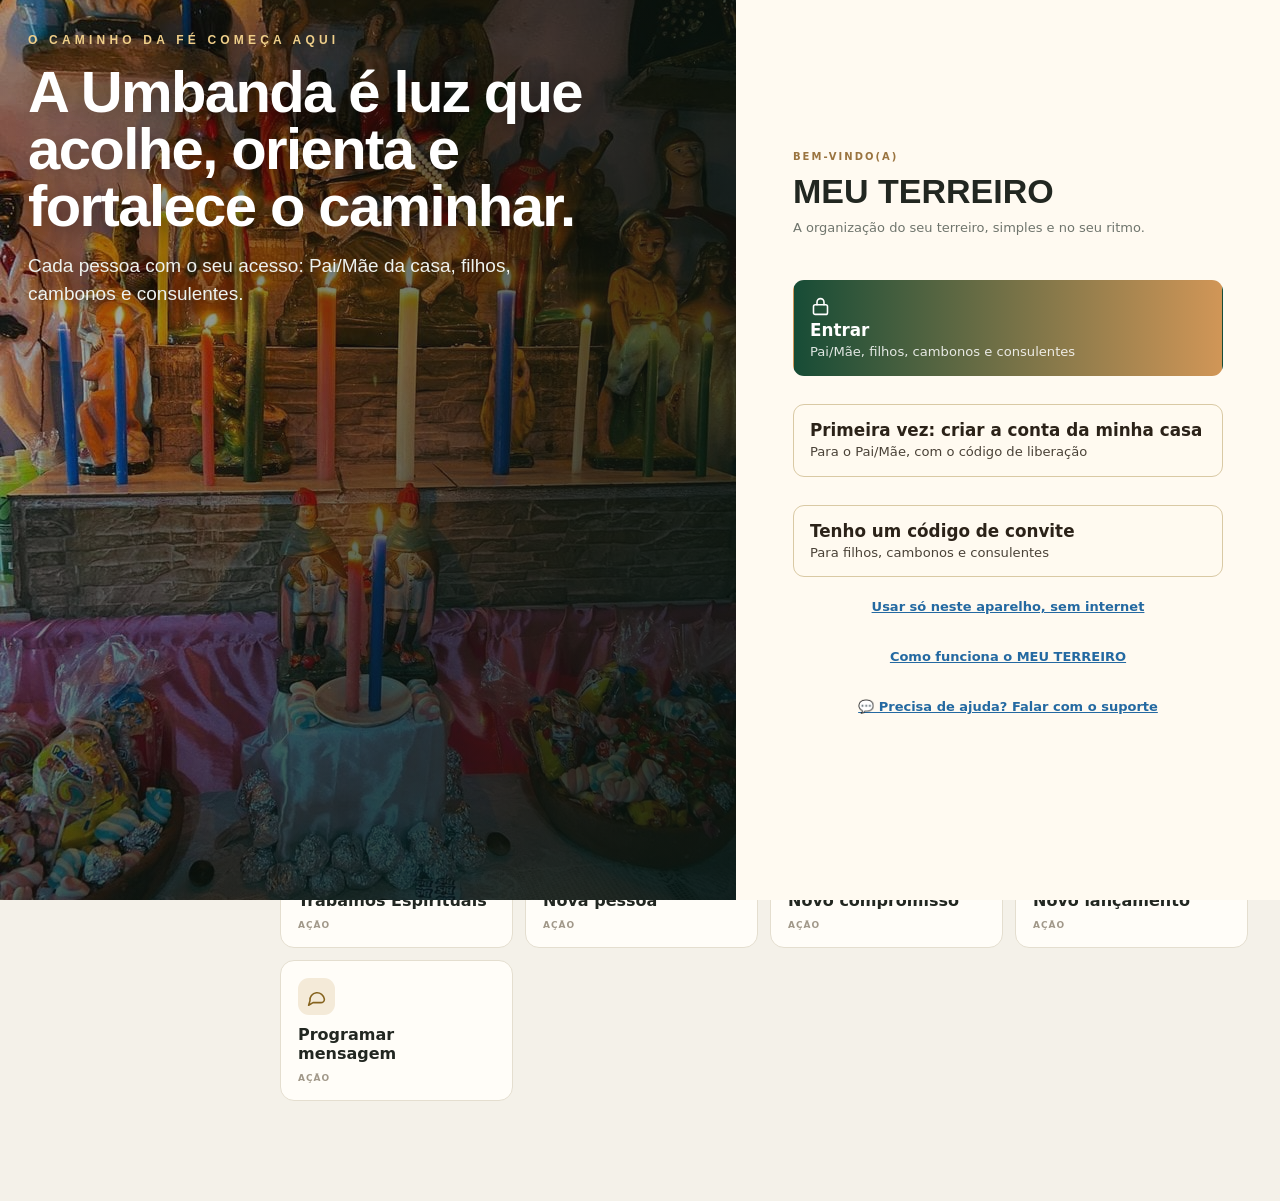
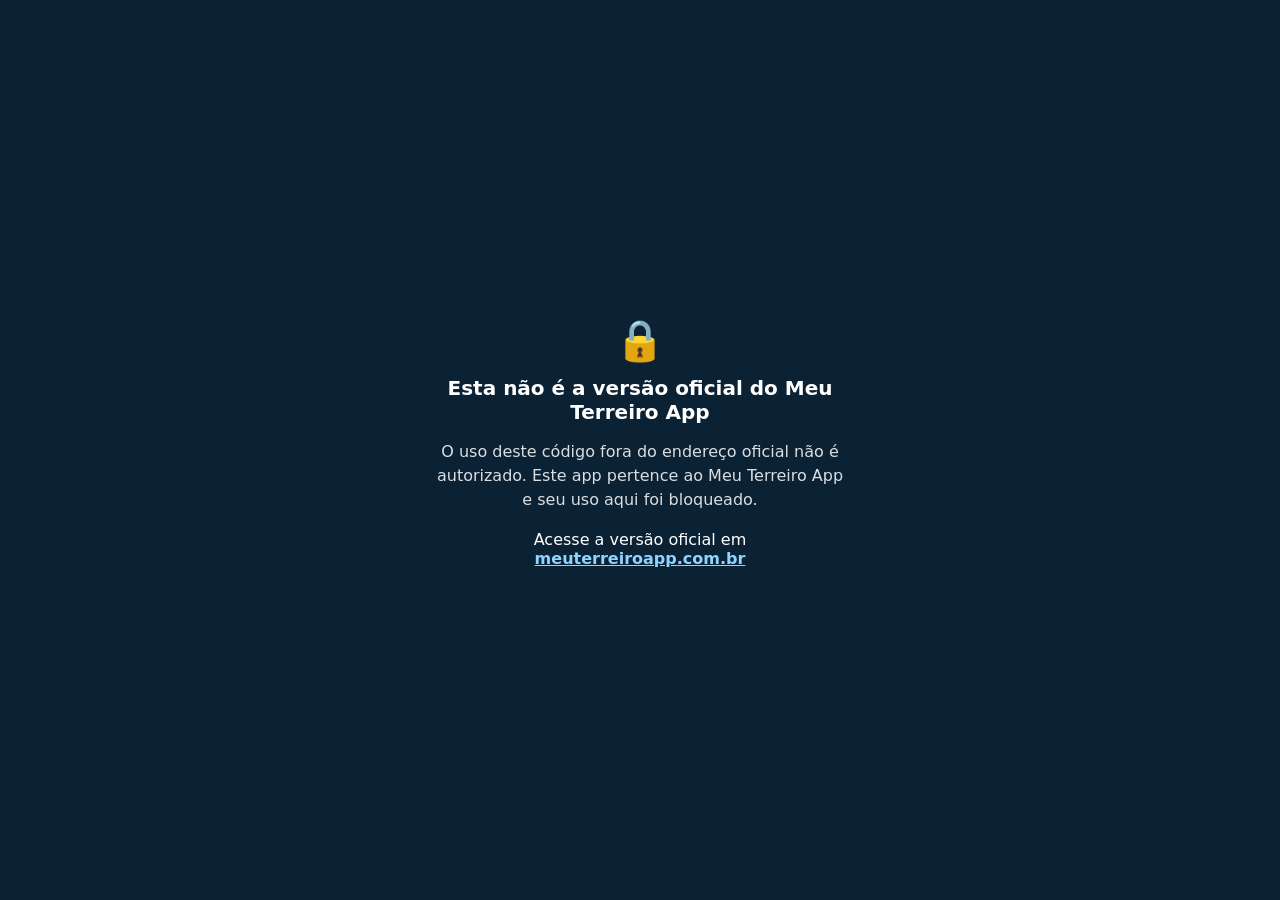
